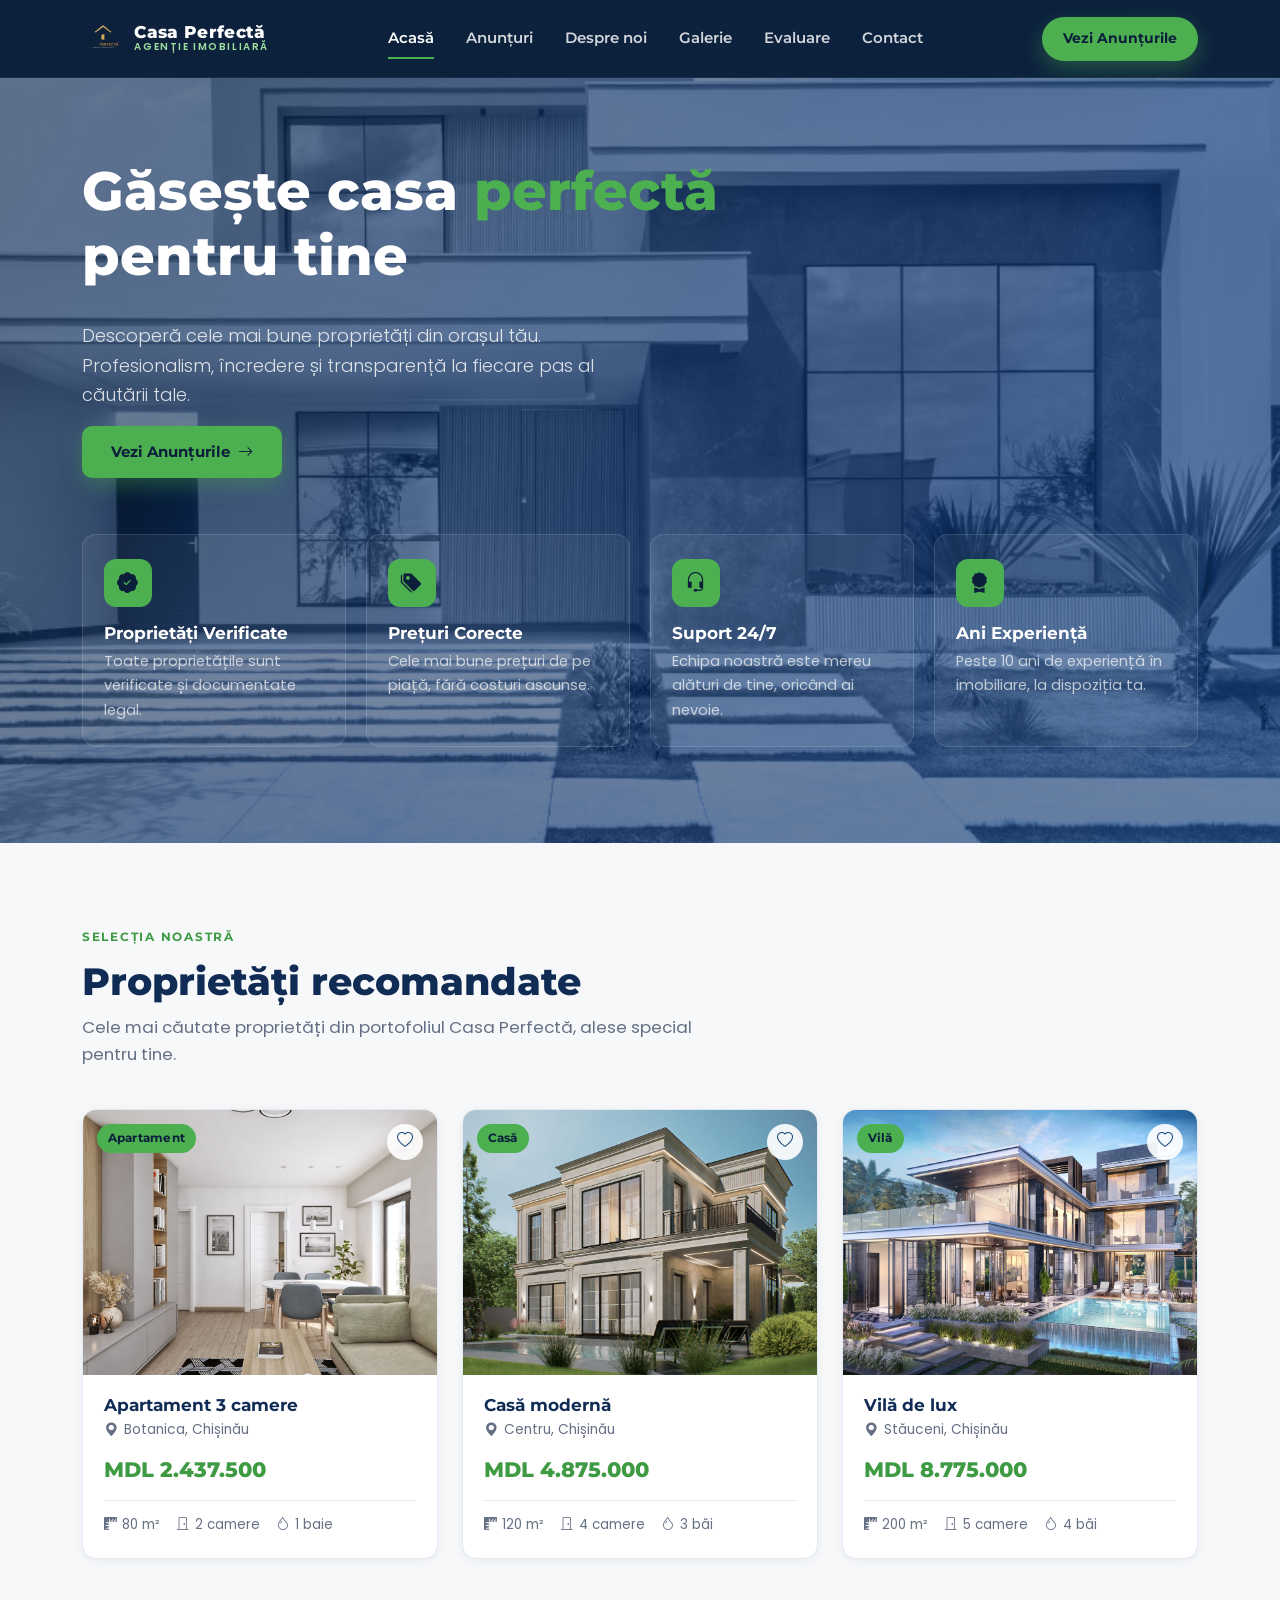
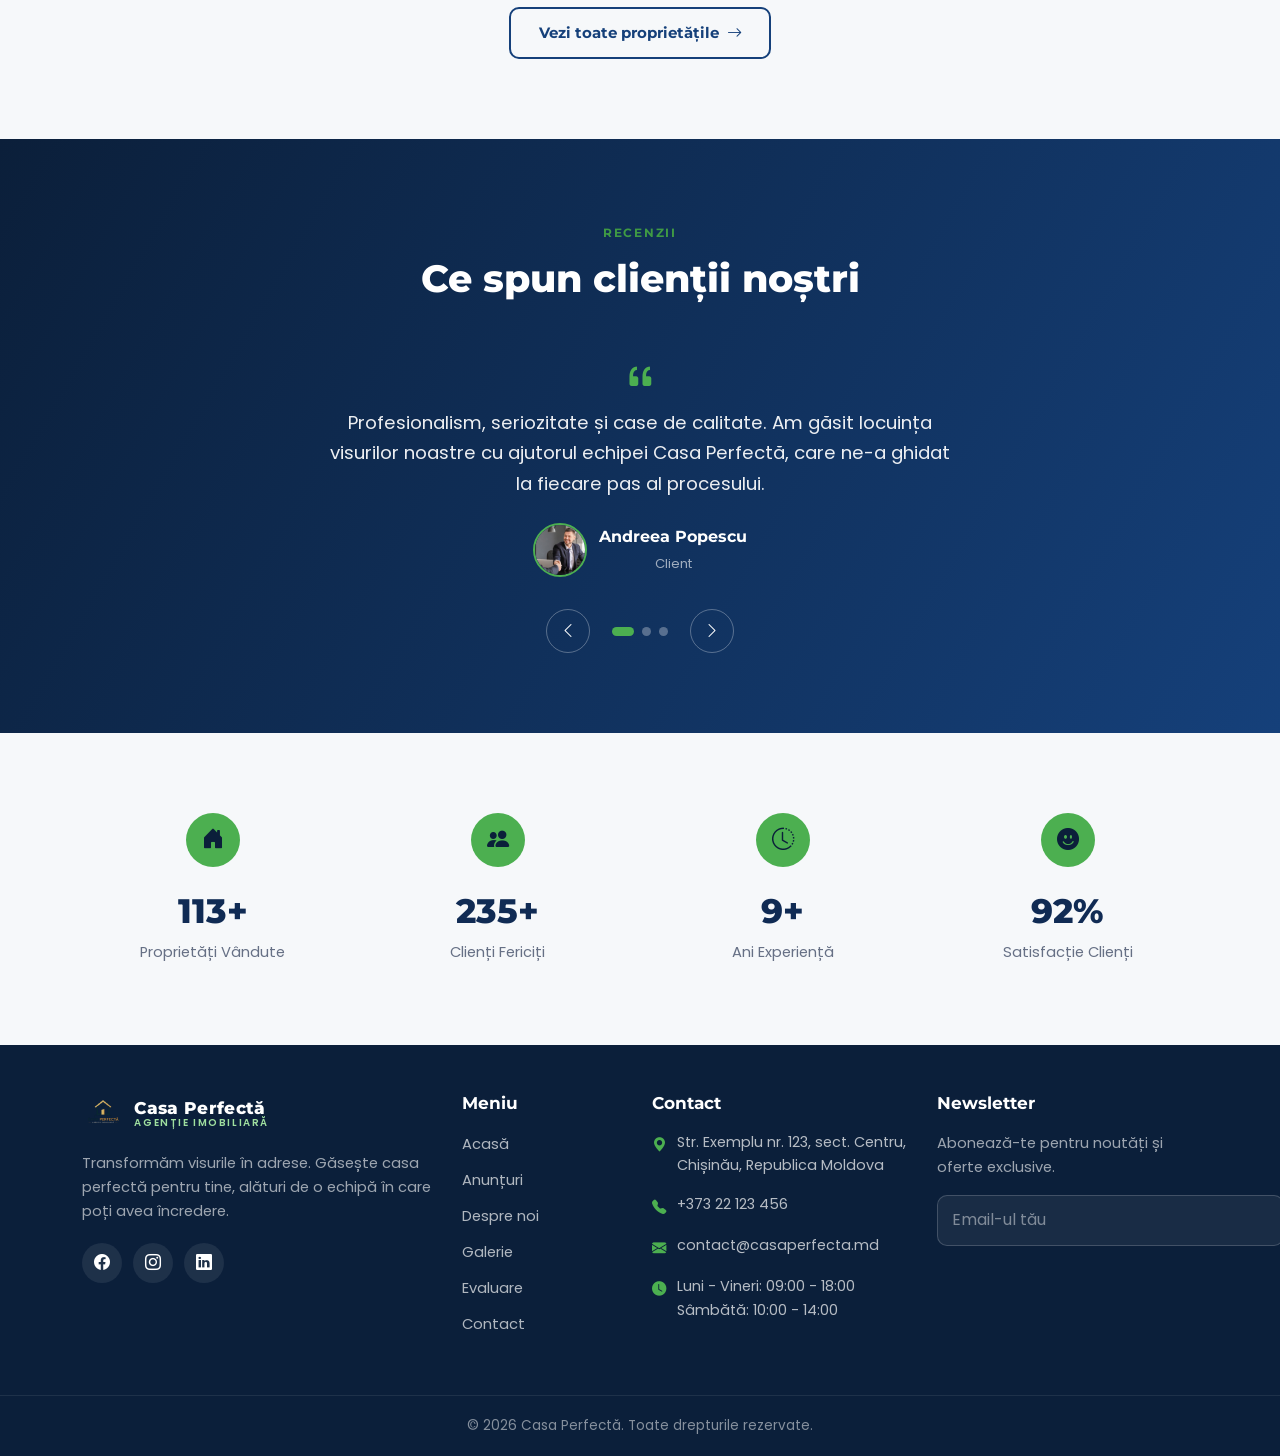
==== index.html @ 6052bcd1 "Primul commit" ====
<!DOCTYPE html>
<html lang="ro-MD">
<head>
<meta charset="UTF-8">
<meta name="viewport" content="width=device-width, initial-scale=1.0">
<title>Casa Perfectă – Agenție Imobiliară din Republica Moldova</title>
<meta name="description" content="Găsește casa perfectă pentru tine. Anunțuri imobiliare verificate, evaluare gratuită și suport 24/7 de la o agenție de încredere.">
<meta name="robots" content="index, follow">
<link rel="canonical" href="index.html">


<meta property="og:title" content="Casa Perfectă – Agenție Imobiliară din Republica Moldova">
<meta property="og:description" content="Anunțuri imobiliare verificate, evaluare gratuită și suport 24/7.">
<meta property="og:type" content="website">
<meta property="og:image" content="img/hero/hero-home.jpg">

<link rel="icon" type="image/png" href="img/logo.png">
<link rel="apple-touch-icon" href="img/logo.png">

<link rel="preconnect" href="https://fonts.googleapis.com">
<link rel="preconnect" href="https://fonts.gstatic.com" crossorigin>
<link href="https://fonts.googleapis.com/css2?family=Montserrat:wght@500;600;700;800&family=Poppins:wght@300;400;500;600&display=swap" rel="stylesheet">
<link href="https://cdn.jsdelivr.net/npm/bootstrap@5.3.3/dist/css/bootstrap.min.css" rel="stylesheet">
<link href="https://cdn.jsdelivr.net/npm/bootstrap-icons@1.11.3/font/bootstrap-icons.css" rel="stylesheet">
<link href="css/style.css" rel="stylesheet">
</head>
<body>
<a href="#main-content" class="skip-link">Sari la conținutul principal</a>

<!-- ===== NAVBAR ===== -->
<header>
  <nav class="site-navbar" id="siteNavbar">
    <div class="container navbar-inner">
      <a href="index.html" class="brand" aria-label="Casa Perfectă – Acasă">
        <img src="img/logo.png" alt="Sigla agenției imobiliare Casa Perfectă" width="42" height="42">
        <span class="brand-text"><strong>Casa Perfectă</strong><span>Agenție Imobiliară</span></span>
      </a>
      <ul class="nav-links d-none d-lg-flex">
        <li><a href="index.html" class="active" aria-current="page">Acasă</a></li>
        <li><a href="listings.html">Anunțuri</a></li>
        <li><a href="about.html">Despre noi</a></li>
        <li><a href="gallery.html">Galerie</a></li>
        <li><a href="evaluation.html">Evaluare</a></li>
        <li><a href="contact.html">Contact</a></li>
      </ul>
      <div class="d-none d-lg-block">
        <a href="listings.html" class="btn btn-gold btn-sm-pill">Vezi Anunțurile</a>
      </div>
      <button class="navbar-toggler-custom d-lg-none" type="button" data-bs-toggle="offcanvas" data-bs-target="#mobileMenu" aria-controls="mobileMenu" aria-label="Deschide meniul de navigare">
        <i class="bi bi-list"></i>
      </button>
    </div>
  </nav>

  <div class="offcanvas offcanvas-end offcanvas-menu" tabindex="-1" id="mobileMenu" aria-labelledby="mobileMenuLabel">
    <div class="offcanvas-header">
      <a href="index.html" class="brand">
        <img src="img/logo.png" alt="Casa Perfectă" width="38" height="38">
        <span class="brand-text"><strong>Casa Perfectă</strong><span>Agenție Imobiliară</span></span>
      </a>
      <button type="button" class="btn-close btn-close-custom" data-bs-dismiss="offcanvas" aria-label="Închide meniul"></button>
    </div>
    <div class="offcanvas-body d-flex flex-column">
      <ul class="nav-links">
        <li><a href="index.html" class="active" aria-current="page">Acasă</a></li>
        <li><a href="listings.html">Anunțuri</a></li>
        <li><a href="about.html">Despre noi</a></li>
        <li><a href="gallery.html">Galerie</a></li>
        <li><a href="evaluation.html">Evaluare</a></li>
        <li><a href="contact.html">Contact</a></li>
      </ul>
      <a href="listings.html" class="btn btn-gold w-100">Vezi Anunțurile</a>
      <a href="tel:+37322123456" class="btn btn-outline-light-custom w-100 mt-2">Sună acum</a>
    </div>
  </div>
</header>

<main id="main-content">

  <section class="hero hero-home">
    <div class="container">
      <h1>Găsește casa <span class="text-gold">perfectă</span> pentru tine</h1>
      <p class="lead">Descoperă cele mai bune proprietăți din orașul tău. Profesionalism, încredere și transparență la fiecare pas al căutării tale.</p>
      <a href="listings.html" class="btn btn-gold">Vezi Anunțurile <i class="bi bi-arrow-right"></i></a>

      <div class="advantage-strip">
        <div class="advantage-card">
          <div class="adv-icon"><i class="bi bi-patch-check-fill"></i></div>
          <h3>Proprietăți Verificate</h3>
          <p>Toate proprietățile sunt verificate și documentate legal.</p>
        </div>
        <div class="advantage-card">
          <div class="adv-icon"><i class="bi bi-tags-fill"></i></div>
          <h3>Prețuri Corecte</h3>
          <p>Cele mai bune prețuri de pe piață, fără costuri ascunse.</p>
        </div>
        <div class="advantage-card">
          <div class="adv-icon"><i class="bi bi-headset"></i></div>
          <h3>Suport 24/7</h3>
          <p>Echipa noastră este mereu alături de tine, oricând ai nevoie.</p>
        </div>
        <div class="advantage-card">
          <div class="adv-icon"><i class="bi bi-award-fill"></i></div>
          <h3>Ani Experiență</h3>
          <p>Peste 10 ani de experiență în imobiliare, la dispoziția ta.</p>
        </div>
      </div>
    </div>
  </section>


  <section class="section-pad bg-beige">
    <div class="container">
      <div class="d-flex flex-wrap justify-content-between align-items-end mb-4">
        <div>
          <span class="eyebrow">Selecția noastră</span>
          <h2 class="section-title">Proprietăți recomandate</h2>
          <p class="section-subtitle">Cele mai căutate proprietăți din portofoliul Casa Perfectă, alese special pentru tine.</p>
        </div>
      </div>

      <div class="row g-4">
        <div class="col-md-6 col-lg-4">
          <article class="property-card">
            <div class="pc-media">
              <span class="pc-badge">Apartament</span>
              <button class="pc-fav" aria-label="Adaugă la favorite"><i class="bi bi-heart"></i></button>
              <img src="img/properties/property-2.jpg" alt="Apartament cu 3 camere de vânzare în Chișinău, Botanica" loading="lazy" width="800" height="600">
            </div>
            <div class="pc-body">
              <h3><a href="listings.html#property-2">Apartament 3 camere</a></h3>
              <p class="pc-location"><i class="bi bi-geo-alt-fill"></i> Botanica, Chișinău</p>
              <p class="pc-price">MDL 2.437.500</p>
              <div class="pc-specs">
                <span><i class="bi bi-rulers"></i> 80 m²</span>
                <span><i class="bi bi-door-closed"></i> 2 camere</span>
                <span><i class="bi bi-droplet"></i> 1 baie</span>
              </div>
            </div>
          </article>
        </div>
        <div class="col-md-6 col-lg-4">
          <article class="property-card">
            <div class="pc-media">
              <span class="pc-badge">Casă</span>
              <button class="pc-fav" aria-label="Adaugă la favorite"><i class="bi bi-heart"></i></button>
              <img src="img/properties/property-3.jpg" alt="Casă modernă de vânzare în Chișinău, Centru" loading="lazy" width="800" height="600">
            </div>
            <div class="pc-body">
              <h3><a href="listings.html#property-3">Casă modernă</a></h3>
              <p class="pc-location"><i class="bi bi-geo-alt-fill"></i> Centru, Chișinău</p>
              <p class="pc-price">MDL 4.875.000</p>
              <div class="pc-specs">
                <span><i class="bi bi-rulers"></i> 120 m²</span>
                <span><i class="bi bi-door-closed"></i> 4 camere</span>
                <span><i class="bi bi-droplet"></i> 3 băi</span>
              </div>
            </div>
          </article>
        </div>
        <div class="col-md-6 col-lg-4">
          <article class="property-card">
            <div class="pc-media">
              <span class="pc-badge">Vilă</span>
              <button class="pc-fav" aria-label="Adaugă la favorite"><i class="bi bi-heart"></i></button>
              <img src="img/properties/property-4.jpg" alt="Vilă de lux de vânzare în Stăuceni, Chișinău" loading="lazy" width="800" height="600">
            </div>
            <div class="pc-body">
              <h3><a href="listings.html#property-4">Vilă de lux</a></h3>
              <p class="pc-location"><i class="bi bi-geo-alt-fill"></i> Stăuceni, Chișinău</p>
              <p class="pc-price">MDL 8.775.000</p>
              <div class="pc-specs">
                <span><i class="bi bi-rulers"></i> 200 m²</span>
                <span><i class="bi bi-door-closed"></i> 5 camere</span>
                <span><i class="bi bi-droplet"></i> 4 băi</span>
              </div>
            </div>
          </article>
        </div>
      </div>

      <div class="text-center mt-5">
        <a href="listings.html" class="btn btn-outline-navy">Vezi toate proprietățile <i class="bi bi-arrow-right"></i></a>
      </div>
    </div>
  </section>

  <section class="section-pad testimonial-section">
    <div class="container">
      <div class="text-center mb-5">
        <span class="eyebrow">Recenzii</span>
        <h2 class="section-title">Ce spun clienții noștri</h2>
      </div>

      <div class="testimonial-slider" id="testimonialSlider">
        <div class="testimonial-track">
          <div class="testimonial-slides" id="testimonialSlides">
            <div class="testimonial-slide">
              <i class="bi bi-quote quote-icon"></i>
              <p class="quote">Profesionalism, seriozitate și case de calitate. Am găsit locuința visurilor noastre cu ajutorul echipei Casa Perfectă, care ne-a ghidat la fiecare pas al procesului.</p>
              <div class="testimonial-author">
                <img src="img/team/client-1.jpg" alt="Andreea Popescu, client Casa Perfectă" width="54" height="54" loading="lazy">
                <span>
                  <span class="name">Andreea Popescu</span>
                  <span class="role">Client</span>
                </span>
              </div>
            </div>
            <div class="testimonial-slide">
              <i class="bi bi-quote quote-icon"></i>
              <p class="quote">Am vândut apartamentul în doar trei săptămâni, la un preț excelent. Echipa a fost mereu disponibilă și transparentă în privința fiecărui detaliu al tranzacției.</p>
              <div class="testimonial-author">
                <img src="img/team/client-2.jpg" alt="Mihai Radu, client Casa Perfectă" width="54" height="54" loading="lazy">
                <span>
                  <span class="name">Mihai Radu</span>
                  <span class="role">Client</span>
                </span>
              </div>
            </div>
            <div class="testimonial-slide">
              <i class="bi bi-quote quote-icon"></i>
              <p class="quote">Recomand cu încredere Casa Perfectă! Calculatorul de credit și evaluarea gratuită m-au ajutat să iau decizia corectă rapid, fără bătăi de cap.</p>
              <div class="testimonial-author">
                <img src="img/team/client-3.jpg" alt="Cristina Enache, client Casa Perfectă" width="54" height="54" loading="lazy">
                <span>
                  <span class="name">Cristina Enache</span>
                  <span class="role">Client</span>
                </span>
              </div>
            </div>
          </div>
        </div>

        <div class="slider-controls">
          <button class="slider-arrow" id="testimonialPrev" aria-label="Recenzia anterioară"><i class="bi bi-chevron-left"></i></button>
          <div class="slider-dots" id="testimonialDots"></div>
          <button class="slider-arrow" id="testimonialNext" aria-label="Recenzia următoare"><i class="bi bi-chevron-right"></i></button>
        </div>
      </div>
    </div>
  </section>

  <section class="section-pad bg-beige">
    <div class="container">
      <div class="counter-row">
        <div class="counter-item">
          <div class="counter-icon"><i class="bi bi-house-door-fill"></i></div>
          <span class="counter-num" data-target="120" data-suffix="+">0</span>
          <span class="counter-label">Proprietăți Vândute</span>
        </div>
        <div class="counter-item">
          <div class="counter-icon"><i class="bi bi-people-fill"></i></div>
          <span class="counter-num" data-target="250" data-suffix="+">0</span>
          <span class="counter-label">Clienți Fericiți</span>
        </div>
        <div class="counter-item">
          <div class="counter-icon"><i class="bi bi-clock-history"></i></div>
          <span class="counter-num" data-target="10" data-suffix="+">0</span>
          <span class="counter-label">Ani Experiență</span>
        </div>
        <div class="counter-item">
          <div class="counter-icon"><i class="bi bi-emoji-smile-fill"></i></div>
          <span class="counter-num" data-target="98" data-suffix="%">0</span>
          <span class="counter-label">Satisfacție Clienți</span>
        </div>
      </div>
    </div>
  </section>
</main>


<footer class="site-footer">
  <div class="container py-5">
    <div class="row gy-4">
      <div class="col-lg-4 col-md-6">
        <a href="index.html" class="brand mb-3 d-inline-flex">
          <img src="img/logo.png" alt="Casa Perfectă" width="42" height="42">
          <span class="brand-text"><strong>Casa Perfectă</strong><span>Agenție Imobiliară</span></span>
        </a>
        <p>Transformăm visurile în adrese. Găsește casa perfectă pentru tine, alături de o echipă în care poți avea încredere.</p>
        <div class="social-icons">
          <a href="https://facebook.com" target="_blank" rel="noopener noreferrer" aria-label="Pagina noastră de Facebook"><i class="bi bi-facebook"></i></a>
          <a href="https://instagram.com" target="_blank" rel="noopener noreferrer" aria-label="Pagina noastră de Instagram"><i class="bi bi-instagram"></i></a>
          <a href="https://linkedin.com" target="_blank" rel="noopener noreferrer" aria-label="Pagina noastră de LinkedIn"><i class="bi bi-linkedin"></i></a>
        </div>
      </div>
      <div class="col-lg-2 col-md-6">
        <h3>Meniu</h3>
        <ul class="footer-links">
          <li><a href="index.html">Acasă</a></li>
          <li><a href="listings.html">Anunțuri</a></li>
          <li><a href="about.html">Despre noi</a></li>
          <li><a href="gallery.html">Galerie</a></li>
          <li><a href="evaluation.html">Evaluare</a></li>
          <li><a href="contact.html">Contact</a></li>
        </ul>
      </div>
      <div class="col-lg-3 col-md-6">
        <h3>Contact</h3>
        <ul class="footer-contact">
          <li><i class="bi bi-geo-alt-fill"></i><span>Str. Exemplu nr. 123, sect. Centru, Chișinău, Republica Moldova</span></li>
          <li><i class="bi bi-telephone-fill"></i><span><a href="tel:+37322123456">+373 22 123 456</a></span></li>
          <li><i class="bi bi-envelope-fill"></i><span><a href="mailto:contact@casaperfecta.md">contact@casaperfecta.md</a></span></li>
          <li><i class="bi bi-clock-fill"></i><span>Luni - Vineri: 09:00 - 18:00<br>Sâmbătă: 10:00 - 14:00</span></li>
        </ul>
      </div>
      <div class="col-lg-3 col-md-6">
        <h3>Newsletter</h3>
        <p>Abonează-te pentru noutăți și oferte exclusive.</p>
        <form class="newsletter-form" id="newsletterForm" novalidate>
          <label for="newsletterEmail" class="visually-hidden">Adresa ta de email</label>
          <input type="email" id="newsletterEmail" placeholder="Email-ul tău" required>
          <button type="submit" aria-label="Abonează-te"><i class="bi bi-send-fill"></i></button>
        </form>
      </div>
    </div>
  </div>
  <div class="footer-bottom">
    <div class="container">&copy; <span id="currentYear">2026</span> Casa Perfectă. Toate drepturile rezervate.</div>
  </div>
</footer>

<button class="back-to-top" id="backToTop" aria-label="Înapoi sus"><i class="bi bi-arrow-up"></i></button>

<script src="https://cdn.jsdelivr.net/npm/bootstrap@5.3.3/dist/js/bootstrap.bundle.min.js"></script>
<script src="js/main.js" defer></script>
</body>
</html>
---- css/style.css ----
/* ==========================================================================
   CASA PERFECTĂ — style.css
   Agenție imobiliară — foaie de stil principală
  Paletă: albastru închis + verde accent (vezi variabile mai jos)
   Fonturi: Montserrat (titluri) / Poppins (text)
   ========================================================================== */

/* ---------- 1. DESIGN TOKENS ---------- */
:root{
  /* Culori principale */
  --navy-900:#0b1f3a;
  --navy-800:#102b54;
  --navy-700:#15407a;
  --navy-600:#1565C0;
  --navy-tint:#4f8fd8;

  --gold-300:#c9eecb;
  --gold-400:#9fdf9f;
  --gold-500:#4CAF50;
  --gold-600:#3f9a44;
  --gold-700:#2f7d33;

  --beige-100:#f6f8fa;
  --beige-200:#ebeff4;
  --beige-300:#d9e1ea;

  --gray-100:#f4f7fb;
  --gray-200:#e3eaf2;
  --gray-400:#98a6b8;
  --gray-600:#64748b;
  --gray-800:#334155;

  --white:#ffffff;
  --text-body:#2b3548;
  --text-muted:#667085;

  /* Tipografie */
  --font-heading:'Montserrat', sans-serif;
  --font-body:'Poppins', sans-serif;

  /* Layout */
  --radius-sm:8px;
  --radius-md:14px;
  --radius-lg:22px;
  --shadow-sm:0 2px 10px rgba(11,31,58,.06);
  --shadow-md:0 10px 30px rgba(11,31,58,.10);
  --shadow-lg:0 20px 50px rgba(11,31,58,.18);
  --navbar-h:78px;
}

/* ---------- 2. RESET / BASE ---------- */
html{scroll-behavior:smooth; scroll-padding-top:calc(var(--navbar-h) + 12px);}
body{
  font-family:var(--font-body);
  color:var(--text-body);
  background:var(--white);
  font-size:16px;
  line-height:1.65;
  -webkit-font-smoothing:antialiased;
}
img{max-width:100%; height:auto; display:block;}
a{text-decoration:none; color:inherit;}
ul{list-style:none; margin:0; padding:0;}
button{font-family:inherit;}

h1,h2,h3,h4,h5,h6{
  font-family:var(--font-heading);
  font-weight:700;
  color:var(--navy-800) !important;
  line-height:1.2;
  margin-bottom:.6em;
}
h1{font-size:clamp(2rem, 1.4rem + 2.6vw, 3.4rem); font-weight:800;}
h2{font-size:clamp(1.6rem, 1.3rem + 1.4vw, 2.4rem); font-weight:800;}
h3{font-size:clamp(1.2rem, 1.05rem + .6vw, 1.5rem);}
p{margin-bottom:1rem;}
.text-muted-custom{color:var(--text-muted);}
.eyebrow{
  display:inline-block;
  font-family:var(--font-heading);
  font-weight:700;
  font-size:.78rem;
  letter-spacing:.14em;
  text-transform:uppercase;
  color:var(--gold-600);
  margin-bottom:.75rem;
}
.section-title{margin-bottom:.5rem;}
.section-subtitle{color:var(--text-muted); font-size:1.05rem; max-width:640px;}
.section-pad{padding:5rem 0;}
@media (max-width:767.98px){.section-pad{padding:3.2rem 0;}}
.bg-beige{background:var(--beige-100);}
.bg-navy{background:var(--navy-800); color:var(--white);}
.bg-navy h1,.bg-navy h2,.bg-navy h3{color:var(--white) !important;}

:focus-visible{outline:3px solid var(--gold-400); outline-offset:2px; border-radius:4px;}

/* ---------- 3. BUTTONS ---------- */
.btn{
  font-family:var(--font-heading);
  font-weight:700;
  font-size:.95rem;
  border-radius:10px;
  padding:.8rem 1.7rem;
  min-height:44px;
  display:inline-flex;
  align-items:center;
  justify-content:center;
  gap:.5rem;
  transition:transform .18s ease, box-shadow .18s ease, background-color .18s ease, color .18s ease, border-color .18s ease;
  border:2px solid transparent;
}
.btn-gold{
  background:var(--gold-500);
  color:var(--navy-900);
  box-shadow:0 8px 20px rgba(76,175,80,.35);
}
.btn-gold:hover, .btn-gold:focus{
  background:var(--gold-600);
  color:var(--navy-900);
  transform:translateY(-2px);
  box-shadow:0 12px 26px rgba(76,175,80,.45);
}
.btn-outline-light-custom{
  background:transparent;
  border-color:rgba(255,255,255,.55);
  color:var(--white);
}
.btn-outline-light-custom:hover{
  background:rgba(255,255,255,.12);
  border-color:var(--white);
  color:var(--white);
}
.btn-navy{
  background:var(--navy-800);
  color:var(--white);
}
.btn-navy:hover{background:var(--navy-700); color:var(--white); transform:translateY(-2px);}
.btn-outline-navy{
  background:transparent;
  border-color:var(--navy-700);
  color:var(--navy-700);
}
.btn-outline-navy:hover{background:var(--navy-700); color:var(--white);}
.btn-link-gold{
  color:var(--gold-600);
  font-weight:700;
  padding:.4rem 0;
  border-bottom:2px solid transparent;
}
.btn-link-gold:hover{border-color:var(--gold-500); color:var(--gold-700);}
.btn-sm-pill{border-radius:999px; padding:.55rem 1.2rem; font-size:.85rem;}

/* ---------- 4. NAVBAR ---------- */
.site-navbar{
  position:fixed; top:0; left:0; right:0; z-index:1040;
  height:var(--navbar-h);
  background:rgba(11,31,58,.97);
  -webkit-backdrop-filter:blur(6px);
  backdrop-filter:blur(6px);
  border-bottom:1px solid rgba(255,255,255,.06);
  transition:height .25s ease, background-color .25s ease;
}
.site-navbar.is-scrolled{height:64px; box-shadow:0 6px 24px rgba(0,0,0,.25);}
.site-navbar .navbar-inner{height:100%; display:flex; align-items:center; justify-content:space-between;}
.brand{display:flex; align-items:center; gap:.65rem;}
.brand img{width:42px; height:42px;}
.brand-text{display:flex; flex-direction:column; line-height:1.05;}
.brand-text strong{font-family:var(--font-heading); font-weight:800; color:var(--white); font-size:1.05rem; letter-spacing:.02em;}
.brand-text span{font-size:.62rem; letter-spacing:.16em; color:var(--gold-400); text-transform:uppercase; font-weight:600;}

.nav-links{display:flex; align-items:center; gap:2rem;}
.nav-links a{
  font-family:var(--font-heading);
  font-weight:600;
  font-size:.93rem;
  color:rgba(255,255,255,.82);
  position:relative;
  padding:.4rem 0;
  min-height:44px;
  display:flex;
  align-items:center;
}
.nav-links a::after{
  content:""; position:absolute; left:0; bottom:2px; width:0; height:2px;
  background:var(--gold-500); transition:width .2s ease;
}
.nav-links a:hover::after, .nav-links a.active::after{width:100%;}
.nav-links a.active{color:var(--white);}

.navbar-toggler-custom{
  background:transparent; border:0; color:var(--white); font-size:1.6rem;
  width:44px; height:44px; display:flex; align-items:center; justify-content:center;
}

.offcanvas-menu{background:var(--navy-900); color:var(--white); width:300px;}
.offcanvas-menu .offcanvas-header{border-bottom:1px solid rgba(255,255,255,.08);}
.offcanvas-menu .nav-links{flex-direction:column; align-items:flex-start; gap:0; width:100%;}
.offcanvas-menu .nav-links a{width:100%; padding:.9rem 0; min-height:48px; border-bottom:1px solid rgba(255,255,255,.06);}
.offcanvas-menu .btn{width:100%; margin-top:1.2rem;}
.btn-close-custom{filter:invert(1); opacity:.8;}

/* ---------- 5. HERO (index) ---------- */
.hero-home{
  --hero-img:url("../img/hero/hero-home.jpg");
}
.hero{
  position:relative;
  margin-top:0;
  padding-top:calc(var(--navbar-h) + 5rem);
  padding-bottom:6rem;
  background:linear-gradient(120deg, rgba(11,31,58,.94) 0%, rgba(16,43,84,.88) 45%, rgba(21,64,122,.65) 100%), var(--navy-900);
  background-size:cover;
  overflow:hidden;
}
.hero::after{
  content:""; position:absolute; inset:0; z-index:0;
  background-image:var(--hero-img);
  background-size:cover; background-position:center;
  opacity:.42; mix-blend-mode:luminosity;
}
.hero .container{position:relative; z-index:1;}
.hero h1{color:var(--white) !important; max-width:680px;}
.hero h1 .text-gold{color:var(--gold-400);}
.hero p.lead{color:rgba(255,255,255,.82); max-width:560px; font-size:1.12rem;}

.advantage-strip{
  position:relative; z-index:1;
  margin-top:3.5rem;
  display:grid;
  grid-template-columns:repeat(4,1fr);
  gap:1.25rem;
}
@media (max-width:991.98px){.advantage-strip{grid-template-columns:repeat(2,1fr);}}
@media (max-width:575.98px){.advantage-strip{grid-template-columns:1fr;}}
.advantage-card{
  background:rgba(255,255,255,.06);
  border:1px solid rgba(255,255,255,.12);
  border-radius:var(--radius-md);
  padding:1.5rem 1.3rem;
  color:var(--white);
}
.advantage-card .adv-icon{
  width:48px; height:48px; border-radius:12px;
  background:var(--gold-500); color:var(--navy-900);
  display:flex; align-items:center; justify-content:center;
  font-size:1.3rem; margin-bottom:1rem;
}
.advantage-card h3{color:var(--white) !important; font-size:1.05rem; margin-bottom:.35rem;}
.advantage-card p{color:rgba(255,255,255,.68); font-size:.92rem; margin-bottom:0;}

/* Page header banner (toate paginile interioare) */
.page-header{
  background:linear-gradient(120deg, var(--navy-900), var(--navy-700));
  color:var(--white);
  padding-top:calc(var(--navbar-h) + 3.2rem);
  padding-bottom:3.2rem;
  text-align:center;
}
.page-header h1{color:var(--white) !important; margin-bottom:.5rem;}
.page-header p{color:rgba(255,255,255,.75); max-width:560px; margin:0 auto;}

/* ---------- 6. CARDS: proprietăți ---------- */
.property-card{
  background:var(--white);
  border-radius:var(--radius-md);
  overflow:hidden;
  box-shadow:var(--shadow-sm);
  border:1px solid var(--gray-200);
  transition:transform .22s ease, box-shadow .22s ease;
  height:100%;
  display:flex; flex-direction:column;
}
.property-card:hover{transform:translateY(-6px); box-shadow:var(--shadow-lg);}
.property-card .pc-media{position:relative; aspect-ratio:4/3; overflow:hidden;}
.property-card .pc-media img{width:100%; height:100%; object-fit:cover; transition:transform .4s ease;}
.property-card:hover .pc-media img{transform:scale(1.07);}
.pc-badge{
  position:absolute; top:.85rem; left:.85rem;
  background:var(--gold-500); color:var(--navy-900);
  font-family:var(--font-heading); font-weight:700; font-size:.72rem;
  padding:.32rem .7rem; border-radius:999px; letter-spacing:.02em;
}
.pc-fav{
  position:absolute; top:.85rem; right:.85rem;
  width:36px; height:36px; border-radius:50%;
  background:rgba(255,255,255,.9); color:var(--navy-700);
  display:flex; align-items:center; justify-content:center;
  border:0; font-size:1rem;
}
.pc-body{padding:1.2rem 1.3rem 1.4rem; display:flex; flex-direction:column; flex:1;}
.pc-body h3{font-size:1.05rem; margin-bottom:.25rem;}
.pc-body h3 a{color:var(--navy-800);}
.pc-body h3 a:hover{color:var(--gold-600);}
.pc-location{color:var(--text-muted); font-size:.86rem; display:flex; align-items:center; gap:.4rem; margin-bottom:.7rem;}
.pc-price{font-family:var(--font-heading); font-weight:800; color:var(--gold-600); font-size:1.3rem; margin-bottom:.8rem;}
.pc-specs{
  display:flex; gap:1rem; flex-wrap:wrap;
  border-top:1px solid var(--gray-200);
  padding-top:.8rem; margin-top:auto;
  font-size:.83rem; color:var(--text-muted);
}
.pc-specs span{display:flex; align-items:center; gap:.35rem;}

/* ---------- 7. TESTIMONIALS ---------- */
.testimonial-section{
  background:linear-gradient(120deg, var(--navy-900), var(--navy-700));
  color:var(--white);
  position:relative;
}
.testimonial-slider{max-width:760px; margin:0 auto; position:relative;}
.testimonial-track{overflow:hidden;}
.testimonial-slides{display:flex; transition:transform .5s ease;}
.testimonial-slide{flex:0 0 100%; text-align:center; padding:0 1rem;}
.testimonial-section h2{color:var(--white) !important;}
.testimonial-slide .quote-icon{font-size:2.2rem; color:var(--gold-500); margin-bottom:1rem;}
.testimonial-slide p.quote{font-size:1.15rem; color:rgba(255,255,255,.92); max-width:620px; margin:0 auto 1.5rem;}
.testimonial-author{display:flex; align-items:center; justify-content:center; gap:.8rem;}
.testimonial-author img{width:54px; height:54px; border-radius:50%; object-fit:cover; border:2px solid var(--gold-500);}
.testimonial-author .name{font-family:var(--font-heading); font-weight:700; color:var(--white); display:block;}
.testimonial-author .role{font-size:.82rem; color:rgba(255,255,255,.6);}
.slider-controls{display:flex; justify-content:center; align-items:center; gap:1.4rem; margin-top:2rem;}
.slider-arrow{
  width:44px; height:44px; border-radius:50%; border:1px solid rgba(255,255,255,.3);
  background:transparent; color:var(--white); display:flex; align-items:center; justify-content:center;
  transition:background .2s ease;
}
.slider-arrow:hover{background:rgba(255,255,255,.12);}
.slider-dots{display:flex; gap:.5rem;}
.slider-dots button{
  width:9px; height:9px; border-radius:50%; border:0; background:rgba(255,255,255,.3); padding:0;
}
.slider-dots button.active{background:var(--gold-500); width:22px; border-radius:6px;}

/* ---------- 8. COUNTERS ---------- */
.counter-row{display:grid; grid-template-columns:repeat(4,1fr); gap:1.5rem; text-align:center;}
@media (max-width:767.98px){.counter-row{grid-template-columns:repeat(2,1fr); gap:1.2rem;}}
.counter-item .counter-icon{
  width:54px; height:54px; border-radius:50%; background:var(--gold-500); color:var(--navy-900);
  display:flex; align-items:center; justify-content:center; font-size:1.4rem; margin:0 auto 1rem;
}
.counter-item .counter-num{
  font-family:var(--font-heading); font-weight:800; font-size:2.1rem; color:var(--navy-800);
  display:block;
}
.counter-row.on-dark .counter-num{color:var(--white);}
.counter-item .counter-label{color:var(--text-muted); font-size:.92rem;}
.counter-row.on-dark .counter-label{color:rgba(255,255,255,.65);}

/* ---------- 9. FOOTER ---------- */
.site-footer{background:var(--navy-900); color:rgba(255,255,255,.72);}
.site-footer h3{color:var(--white) !important; font-size:1.05rem; margin-bottom:1.1rem;}
.site-footer .brand-text strong{color:var(--white);}
.site-footer p{color:rgba(255,255,255,.6); font-size:.92rem;}
.footer-links li{margin-bottom:.6rem;}
.footer-links a{color:rgba(255,255,255,.68); font-size:.92rem; transition:color .2s ease;}
.footer-links a:hover{color:var(--gold-400);}
.footer-contact li{display:flex; gap:.7rem; margin-bottom:.9rem; font-size:.9rem; color:rgba(255,255,255,.7);}
.footer-contact li i{color:var(--gold-500); margin-top:.2rem;}
.social-icons{display:flex; gap:.7rem; margin-top:1.2rem;}
.social-icons a{
  width:40px; height:40px; border-radius:50%; background:rgba(255,255,255,.08);
  display:flex; align-items:center; justify-content:center; color:var(--white);
  transition:background .2s ease;
}
.social-icons a:hover{background:var(--gold-500); color:var(--navy-900);}
.newsletter-form{display:flex; gap:.5rem;}
.newsletter-form input{
  flex:1; border-radius:10px; border:1px solid rgba(255,255,255,.18);
  background:rgba(255,255,255,.06); color:var(--white); padding:.7rem .9rem; min-height:44px;
}
.newsletter-form input::placeholder{color:rgba(255,255,255,.45);}
.newsletter-form button{
  width:44px; height:44px; border-radius:10px; background:var(--gold-500); color:var(--navy-900); border:0;
  display:flex; align-items:center; justify-content:center; flex-shrink:0;
}
.footer-bottom{border-top:1px solid rgba(255,255,255,.08); padding:1.2rem 0; font-size:.85rem; text-align:center; color:rgba(255,255,255,.5);}

/* ---------- 10. BACK TO TOP ---------- */
.back-to-top{
  position:fixed; right:1.4rem; bottom:1.4rem; z-index:1030;
  width:48px; height:48px; border-radius:50%;
  background:var(--gold-500); color:var(--navy-900); border:0;
  display:flex; align-items:center; justify-content:center; font-size:1.2rem;
  box-shadow:var(--shadow-md);
  opacity:0; visibility:hidden; transform:translateY(12px);
  transition:opacity .25s ease, transform .25s ease, visibility .25s ease;
}
.back-to-top.show{opacity:1; visibility:visible; transform:translateY(0);}
.back-to-top:hover{background:var(--gold-600);}

/* ---------- 11. LISTINGS PAGE: filtre ---------- */
.filter-bar{
  background:var(--white);
  border-radius:var(--radius-md);
  box-shadow:var(--shadow-md);
  padding:1.6rem;
  margin-top:-4.5rem;
  position:relative; z-index:2;
}
.filter-bar label{font-size:.8rem; font-weight:700; color:var(--navy-700); margin-bottom:.35rem; font-family:var(--font-heading);}
.filter-bar .form-control, .filter-bar .form-select{
  border-radius:10px; border:1px solid var(--gray-200); min-height:46px; font-size:.92rem;
}
.filter-bar .form-control:focus, .filter-bar .form-select:focus{
  border-color:var(--gold-500); box-shadow:0 0 0 .2rem rgba(76,175,80,.18);
}
.results-bar{display:flex; align-items:center; justify-content:space-between; flex-wrap:wrap; gap:1rem; margin:2.2rem 0 1.5rem;}
.results-count{color:var(--text-muted); font-size:.93rem;}
.sort-select{min-width:220px;}
.no-results{display:none; text-align:center; padding:3.5rem 1rem; color:var(--text-muted);}
.no-results.show{display:block;}
.no-results i{font-size:2.6rem; color:var(--gray-400); margin-bottom:1rem; display:block;}

.pagination-custom{display:flex; justify-content:center; gap:.5rem; margin-top:2.5rem; flex-wrap:wrap;}
.pagination-custom button{
  min-width:44px; height:44px; border-radius:10px; border:1px solid var(--gray-200); background:var(--white);
  color:var(--navy-700); font-weight:600; font-family:var(--font-heading);
}
.pagination-custom button.active{background:var(--navy-800); color:var(--white); border-color:var(--navy-800);}
.pagination-custom button:disabled{opacity:.4;}

/* ---------- 12. ABOUT PAGE ---------- */
.value-list li{display:flex; gap:1rem; margin-bottom:1.1rem;}
.value-list .value-icon{
  width:42px; height:42px; border-radius:10px; background:var(--gold-500); color:var(--navy-900);
  display:flex; align-items:center; justify-content:center; flex-shrink:0; font-size:1.05rem;
}
.value-list h3{font-size:1rem; margin-bottom:.15rem;}
.value-list p{font-size:.9rem; color:var(--text-muted); margin-bottom:0;}
.about-photo{border-radius:var(--radius-lg); overflow:hidden; box-shadow:var(--shadow-md);}

.team-card{text-align:center; background:var(--white); border-radius:var(--radius-md); overflow:hidden; box-shadow:var(--shadow-sm); border:1px solid var(--gray-200); transition:transform .2s ease, box-shadow .2s ease;}
.team-card:hover{transform:translateY(-6px); box-shadow:var(--shadow-lg);}
.team-card .tc-media{aspect-ratio:4/5; overflow:hidden;}
.team-card .tc-media img{width:100%; height:100%; object-fit:cover;}
.team-card .tc-body{padding:1.3rem;}
.team-card h3{font-size:1rem; margin-bottom:.2rem;}
.team-card .role{color:var(--gold-600); font-size:.85rem; font-weight:600; margin-bottom:.8rem;}
.team-card .social-icons{justify-content:center; margin-top:.6rem;}
.team-card .social-icons a{width:34px; height:34px; background:var(--beige-200); color:var(--navy-700);}

.timeline{position:relative; padding-left:2.4rem;}
.timeline::before{content:""; position:absolute; left:9px; top:6px; bottom:6px; width:2px; background:var(--beige-300);}
.timeline-item{position:relative; padding-bottom:2.2rem;}
.timeline-item:last-child{padding-bottom:0;}
.timeline-item::before{
  content:""; position:absolute; left:-2.4rem; top:4px; width:20px; height:20px; border-radius:50%;
  background:var(--gold-500); border:4px solid var(--beige-100);
}
.timeline-item .year{font-family:var(--font-heading); font-weight:800; color:var(--navy-800); font-size:1.1rem;}
.timeline-item h3{margin-top:.25rem; font-size:1rem;}
.timeline-item p{color:var(--text-muted); font-size:.92rem; margin-bottom:0;}

/* ---------- 13. GALERIE + LIGHTBOX ---------- */
.gallery-filters{display:flex; flex-wrap:wrap; gap:.6rem; justify-content:center; margin-bottom:2.5rem;}
.gallery-filters button{
  border:1px solid var(--gray-200); background:var(--white); color:var(--navy-700);
  font-family:var(--font-heading); font-weight:600; font-size:.86rem;
  padding:.6rem 1.3rem; border-radius:999px; transition:all .2s ease; min-height:44px;
}
.gallery-filters button.active, .gallery-filters button:hover{background:var(--gold-500); border-color:var(--gold-500); color:var(--navy-900);}

.gallery-grid{
  display:grid;
  grid-template-columns:repeat(4, 1fr);
  gap:1.1rem;
}
@media (max-width:991.98px){.gallery-grid{grid-template-columns:repeat(3,1fr);}}
@media (max-width:575.98px){.gallery-grid{grid-template-columns:repeat(2,1fr);}}
.gallery-item{
  border-radius:var(--radius-md); overflow:hidden; cursor:pointer; position:relative; aspect-ratio:1/1;
  transition:transform .2s ease, opacity .25s ease;
}
.gallery-item.hide{display:none;}
.gallery-item img{width:100%; height:100%; object-fit:cover; transition:transform .4s ease;}
.gallery-item:hover img{transform:scale(1.09);}
.gallery-item .gi-overlay{
  position:absolute; inset:0; background:linear-gradient(0deg, rgba(11,31,58,.78), transparent 55%);
  display:flex; align-items:flex-end; padding:.9rem; opacity:0; transition:opacity .25s ease;
}
.gallery-item:hover .gi-overlay{opacity:1;}
.gi-overlay span{color:var(--white); font-family:var(--font-heading); font-weight:700; font-size:.85rem;}
.gallery-item .gi-zoom{
  position:absolute; top:.7rem; right:.7rem; width:34px; height:34px; border-radius:50%;
  background:rgba(255,255,255,.9); color:var(--navy-800); display:flex; align-items:center; justify-content:center;
  opacity:0; transition:opacity .25s ease; font-size:.85rem;
}
.gallery-item:hover .gi-zoom{opacity:1;}

.lightbox-overlay{
  position:fixed; inset:0; background:rgba(8,14,26,.94); z-index:1080;
  display:none; align-items:center; justify-content:center; padding:2rem;
}
.lightbox-overlay.open{display:flex;}
.lightbox-content{max-width:900px; width:100%; text-align:center;}
.lightbox-content img{max-height:75vh; margin:0 auto; border-radius:10px; box-shadow:0 20px 60px rgba(0,0,0,.5);}
.lightbox-caption{color:var(--white); margin-top:1rem; font-family:var(--font-heading);}
.lightbox-close, .lightbox-prev, .lightbox-next{
  position:fixed; background:rgba(255,255,255,.1); border:1px solid rgba(255,255,255,.25); color:var(--white);
  width:48px; height:48px; border-radius:50%; display:flex; align-items:center; justify-content:center; font-size:1.2rem;
}
.lightbox-close{top:1.5rem; right:1.5rem;}
.lightbox-prev{left:1.5rem; top:50%; transform:translateY(-50%);}
.lightbox-next{right:1.5rem; top:50%; transform:translateY(-50%);}
.lightbox-close:hover, .lightbox-prev:hover, .lightbox-next:hover{background:var(--gold-500); color:var(--navy-900); border-color:var(--gold-500);}
@media (max-width:575.98px){
  .lightbox-prev, .lightbox-next{width:40px; height:40px;}
  .lightbox-prev{left:.5rem;} .lightbox-next{right:.5rem;}
  .lightbox-close{top:.7rem; right:.7rem;}
}

/* ---------- 14. FORMS (contact / evaluare) ---------- */
.form-card{background:var(--white); border-radius:var(--radius-lg); box-shadow:var(--shadow-md); padding:2.2rem; border:1px solid var(--gray-200);}
.form-card-dark{background:var(--navy-800); color:var(--white); border-radius:var(--radius-lg); padding:2.2rem;}
.form-card-dark h2, .form-card-dark h3{color:var(--white) !important;}
.form-card-dark .form-label{color:rgba(255,255,255,.85);}
.form-label{font-family:var(--font-heading); font-weight:600; font-size:.88rem; color:var(--navy-700); margin-bottom:.4rem;}
.form-control, .form-select{
  border-radius:10px; border:1px solid var(--gray-200); min-height:46px; padding:.65rem .9rem; font-size:.95rem;
}
textarea.form-control{min-height:120px;}
.form-control:focus, .form-select:focus{border-color:var(--gold-500); box-shadow:0 0 0 .2rem rgba(76,175,80,.18);}
.form-card-dark .form-control, .form-card-dark .form-select{
  background:rgba(255,255,255,.07); border-color:rgba(255,255,255,.18); color:var(--white);
}
.form-card-dark .form-control::placeholder{color:rgba(255,255,255,.4);}
.invalid-feedback-custom{display:none; color:#e85d5d; font-size:.82rem; margin-top:.35rem;}
.was-validated-field.is-invalid .form-control,
.was-validated-field.is-invalid .form-select{border-color:#e85d5d;}
.was-validated-field.is-invalid .invalid-feedback-custom{display:block;}
.was-validated-field.is-valid .form-control,
.was-validated-field.is-valid .form-select{border-color:#4caf50;}
.form-success-msg{
  display:none; background:rgba(76,175,80,.12); border:1px solid #4caf50; color:#2e7d32;
  border-radius:10px; padding:1rem 1.2rem; margin-top:1rem; font-size:.92rem; align-items:center; gap:.6rem;
}
.form-success-msg.show{display:flex;}
.form-card-dark .form-success-msg{background:rgba(76,175,80,.18); color:#a5e6a8;}

/* Rezultat evaluare / credit */
.result-box{
  background:linear-gradient(135deg, var(--navy-800), var(--navy-700));
  color:var(--white); border-radius:var(--radius-lg); padding:2.2rem; text-align:center; height:100%;
  display:flex; flex-direction:column; justify-content:center;
}
.result-box .result-label{font-size:.85rem; color:rgba(255,255,255,.65); text-transform:uppercase; letter-spacing:.08em; font-family:var(--font-heading); font-weight:700;}
.result-box .result-value{font-family:var(--font-heading); font-weight:800; font-size:2.6rem; color:var(--gold-400); margin:.4rem 0;}
.result-box .result-range{color:rgba(255,255,255,.7); font-size:.88rem; margin-bottom:1.2rem;}
.result-box img{width:90px; margin:0 auto 1rem; opacity:.9;}
.result-box .result-note{font-size:.8rem; color:rgba(255,255,255,.55); margin-bottom:0;}

.calc-breakdown{margin-top:1rem; font-size:.88rem; color:rgba(255,255,255,.7); text-align:left;}
.calc-breakdown div{display:flex; justify-content:space-between; padding:.4rem 0; border-bottom:1px dashed rgba(255,255,255,.15);}
.calc-breakdown div:last-child{border-bottom:0;}

/* ---------- 15. CONTACT INFO + MAP ---------- */
.contact-info-list li{display:flex; gap:1rem; margin-bottom:1.4rem;}
.contact-info-list .ci-icon{
  width:46px; height:46px; border-radius:12px; background:var(--gold-500); color:var(--navy-900);
  display:flex; align-items:center; justify-content:center; flex-shrink:0; font-size:1.1rem;
}
.contact-info-list h3{font-size:.95rem; margin-bottom:.15rem; color:var(--white) !important;}
.contact-info-list p{font-size:.9rem; color:rgba(255,255,255,.65); margin-bottom:0;}
.map-frame{border-radius:var(--radius-md); overflow:hidden; box-shadow:var(--shadow-md); border:0; width:100%; height:280px;}

/* ---------- 16. UI COMPONENTS PALETTE (referință internă, neutilizat pe site) ---------- */
.skip-link{
  position:absolute; left:-999px; top:auto; background:var(--gold-500); color:var(--navy-900);
  padding:.8rem 1.2rem; z-index:2000; border-radius:0 0 10px 0; font-weight:700;
}
.skip-link:focus{left:0; top:0;}

/* ---------- 17. ANIMATIONS / REVEAL ---------- */
.reveal{opacity:0; transform:translateY(24px); transition:opacity .6s ease, transform .6s ease;}
.reveal.in{opacity:1; transform:translateY(0);}
@media (prefers-reduced-motion: reduce){
  html{scroll-behavior:auto;}
  *{animation-duration:.001ms !important; transition-duration:.001ms !important;}
  .reveal{opacity:1; transform:none;}
}

/* ---------- 18. UTILITARE ---------- */
.text-gold{color:var(--gold-500) !important;}
.bg-gold-soft{background:var(--gold-300) !important;}
.rounded-xl{border-radius:var(--radius-lg) !important;}
.shadow-soft{box-shadow:var(--shadow-md) !important;}
hr.divider{border-top:1px solid var(--gray-200); opacity:1;}

::selection{background:var(--gold-400); color:var(--navy-900);}

/* Scrollbar fin (webkit) */
::-webkit-scrollbar{width:10px;}
::-webkit-scrollbar-track{background:var(--gray-100);}
::-webkit-scrollbar-thumb{background:var(--gold-400); border-radius:10px;}
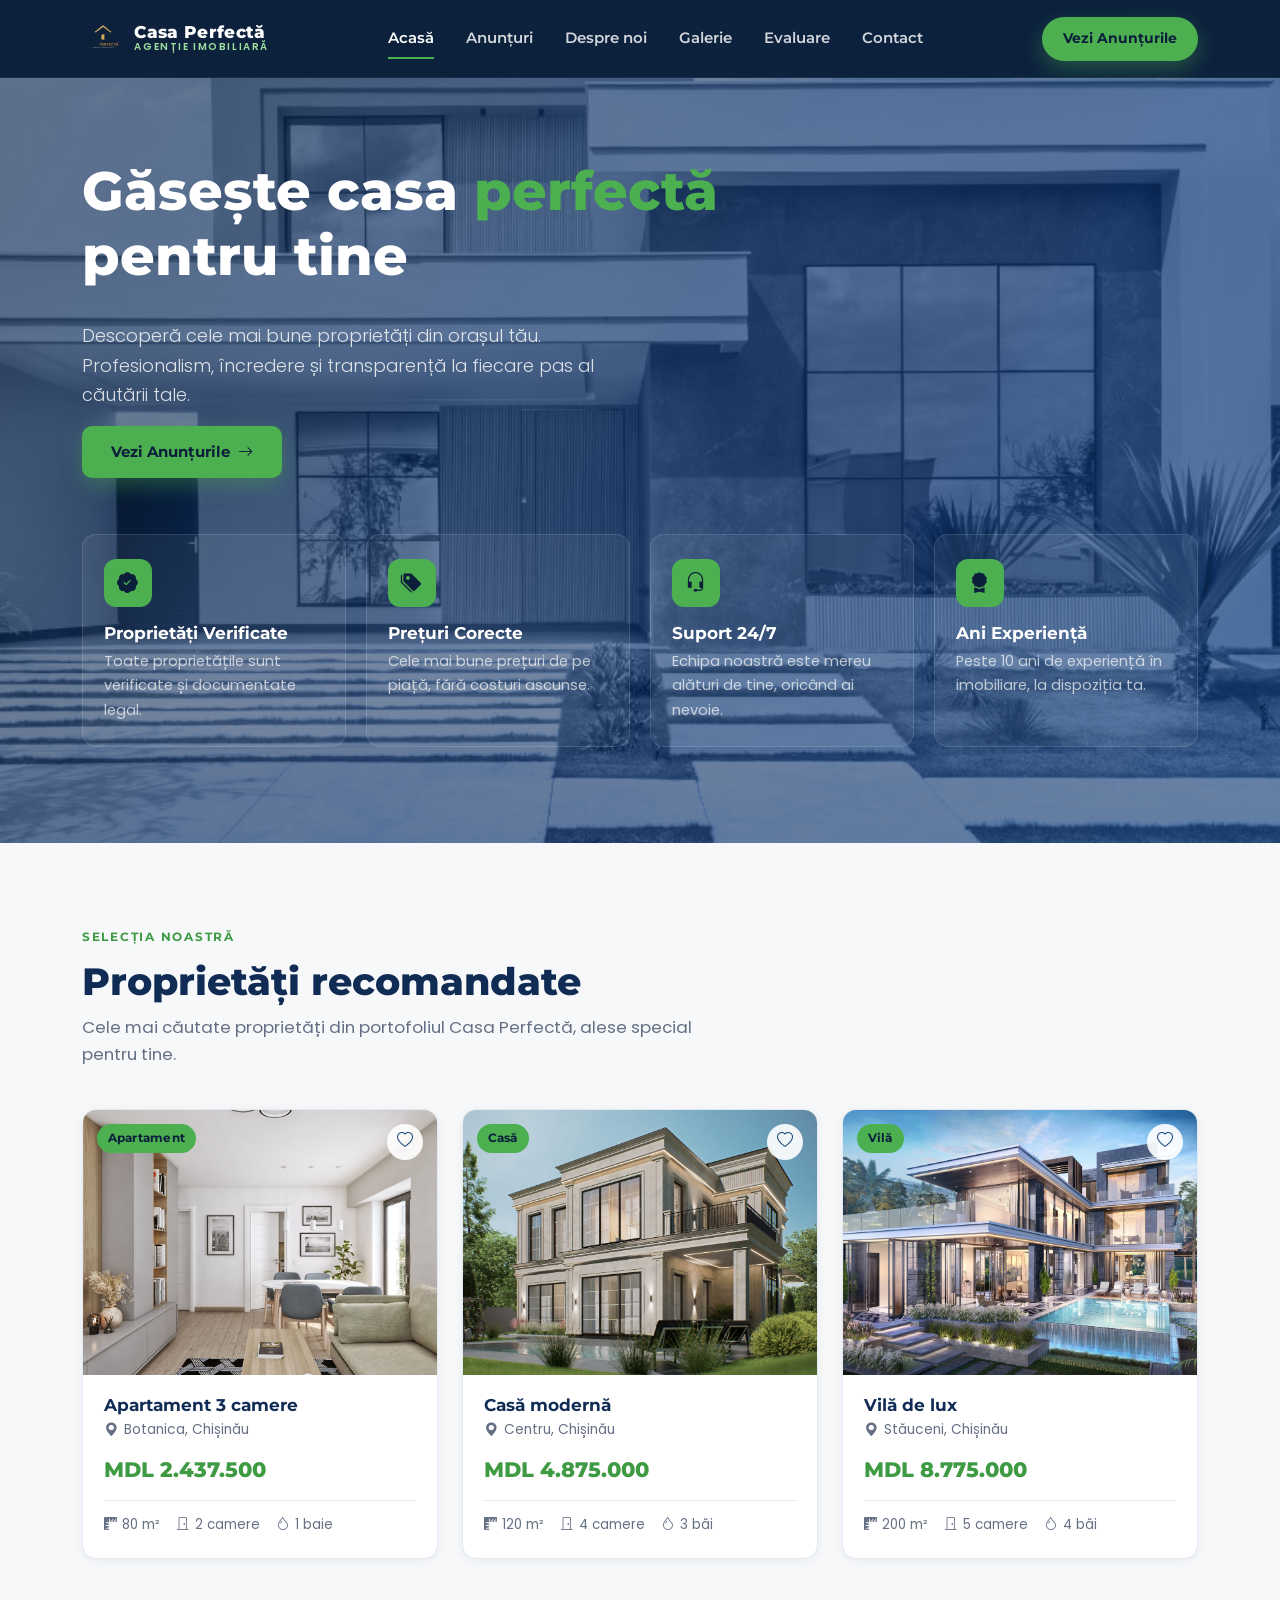
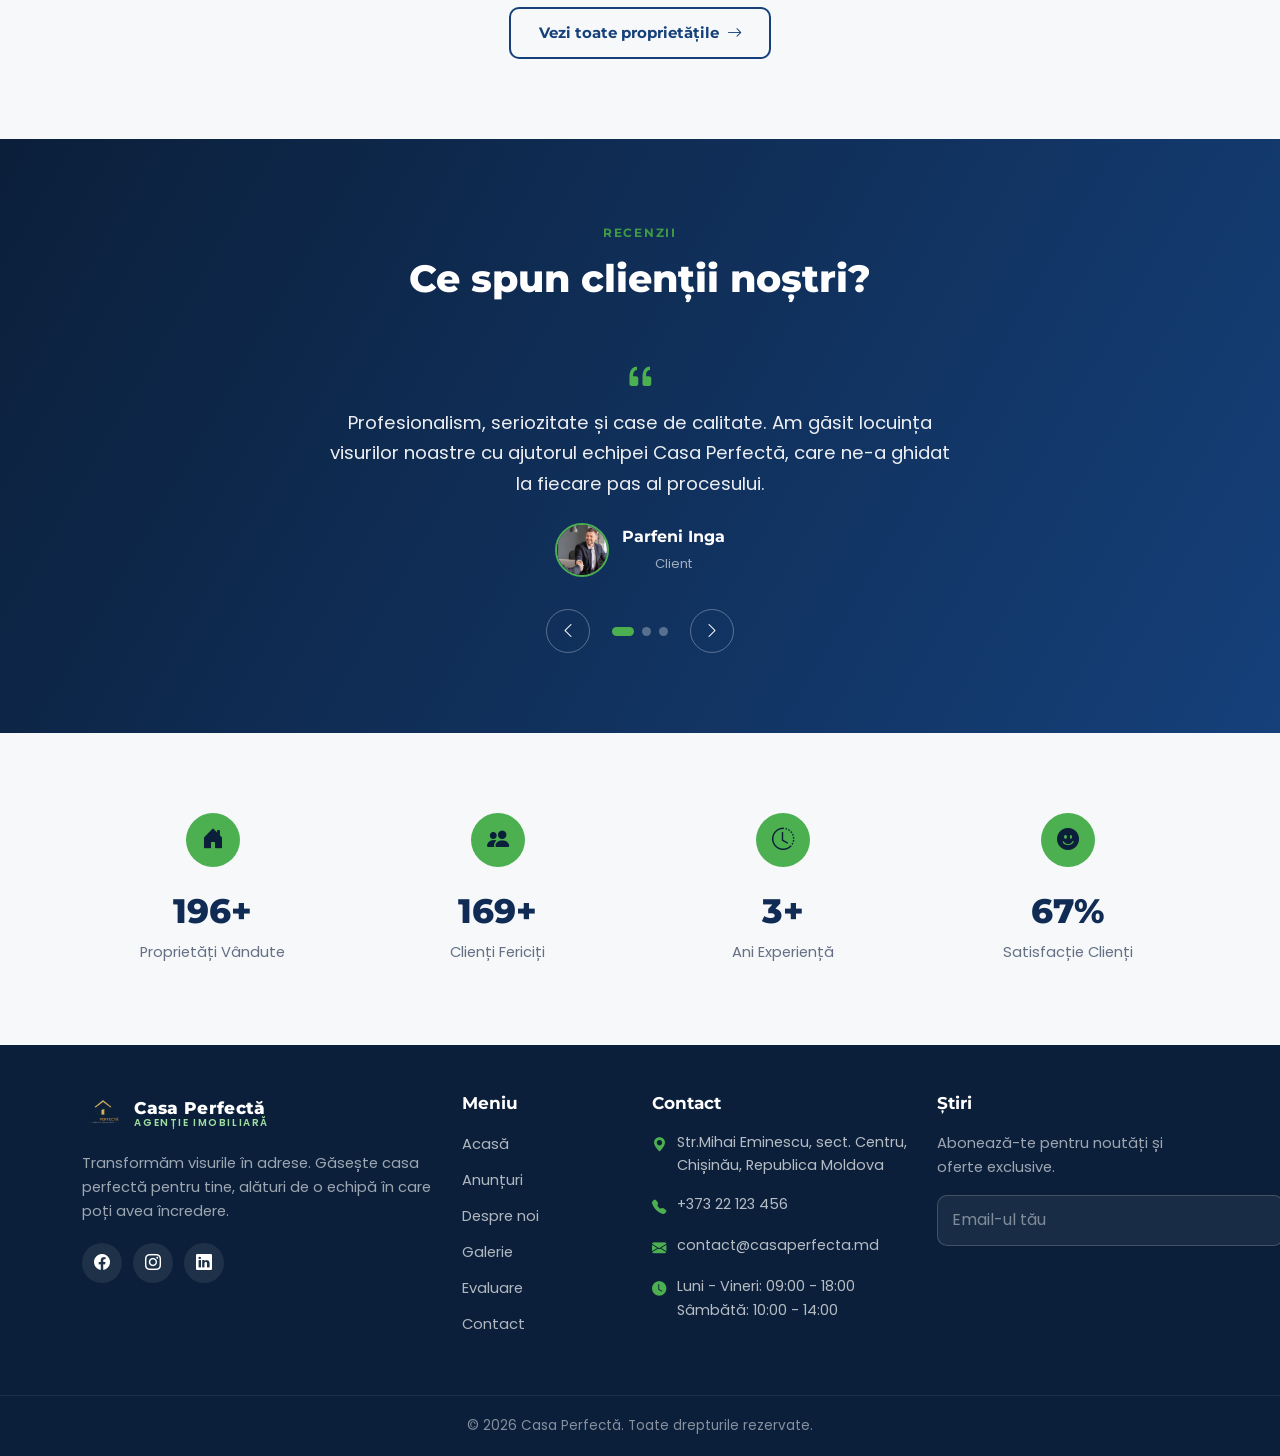
==== commit 3d96ad66: "Actualizare fisiere cod" ====
--- a/index.html
+++ b/index.html
@@ -1,328 +1,552 @@
-<!DOCTYPE html>
+<!doctype html>
 <html lang="ro-MD">
-<head>
-<meta charset="UTF-8">
-<meta name="viewport" content="width=device-width, initial-scale=1.0">
-<title>Casa Perfectă – Agenție Imobiliară din Republica Moldova</title>
-<meta name="description" content="Găsește casa perfectă pentru tine. Anunțuri imobiliare verificate, evaluare gratuită și suport 24/7 de la o agenție de încredere.">
-<meta name="robots" content="index, follow">
-<link rel="canonical" href="index.html">
-
-
-<meta property="og:title" content="Casa Perfectă – Agenție Imobiliară din Republica Moldova">
-<meta property="og:description" content="Anunțuri imobiliare verificate, evaluare gratuită și suport 24/7.">
-<meta property="og:type" content="website">
-<meta property="og:image" content="img/hero/hero-home.jpg">
-
-<link rel="icon" type="image/png" href="img/logo.png">
-<link rel="apple-touch-icon" href="img/logo.png">
-
-<link rel="preconnect" href="https://fonts.googleapis.com">
-<link rel="preconnect" href="https://fonts.gstatic.com" crossorigin>
-<link href="https://fonts.googleapis.com/css2?family=Montserrat:wght@500;600;700;800&family=Poppins:wght@300;400;500;600&display=swap" rel="stylesheet">
-<link href="https://cdn.jsdelivr.net/npm/bootstrap@5.3.3/dist/css/bootstrap.min.css" rel="stylesheet">
-<link href="https://cdn.jsdelivr.net/npm/bootstrap-icons@1.11.3/font/bootstrap-icons.css" rel="stylesheet">
-<link href="css/style.css" rel="stylesheet">
-</head>
-<body>
-<a href="#main-content" class="skip-link">Sari la conținutul principal</a>
-
-<!-- ===== NAVBAR ===== -->
-<header>
-  <nav class="site-navbar" id="siteNavbar">
-    <div class="container navbar-inner">
-      <a href="index.html" class="brand" aria-label="Casa Perfectă – Acasă">
-        <img src="img/logo.png" alt="Sigla agenției imobiliare Casa Perfectă" width="42" height="42">
-        <span class="brand-text"><strong>Casa Perfectă</strong><span>Agenție Imobiliară</span></span>
-      </a>
-      <ul class="nav-links d-none d-lg-flex">
-        <li><a href="index.html" class="active" aria-current="page">Acasă</a></li>
-        <li><a href="listings.html">Anunțuri</a></li>
-        <li><a href="about.html">Despre noi</a></li>
-        <li><a href="gallery.html">Galerie</a></li>
-        <li><a href="evaluation.html">Evaluare</a></li>
-        <li><a href="contact.html">Contact</a></li>
-      </ul>
-      <div class="d-none d-lg-block">
-        <a href="listings.html" class="btn btn-gold btn-sm-pill">Vezi Anunțurile</a>
+  <head>
+    <meta charset="UTF-8" />
+    <meta name="viewport" content="width=device-width, initial-scale=1.0" />
+    <title>Casa Perfectă – Agenție Imobiliară din Republica Moldova</title>
+    <link rel="shortcut icon" href="favicon.ico" type="image/png" />
+    <meta
+      name="description"
+      content="Găsește casa perfectă pentru tine. Anunțuri imobiliare verificate, evaluare gratuită și suport 24/7 de la o agenție de încredere."
+    />
+    <meta name="robots" content="index, follow" />
+    <link rel="canonical" href="index.html" />
+
+    <meta
+      property="og:title"
+      content="Casa Perfectă – Agenție Imobiliară din Republica Moldova"
+    />
+    <meta
+      property="og:description"
+      content="Anunțuri imobiliare verificate, evaluare gratuită și suport 24/7."
+    />
+    <meta property="og:type" content="website" />
+    <meta property="og:image" content="img/hero/hero-home.jpg" />
+
+    <link rel="icon" type="image/png" href="img/logo.png" />
+    <link rel="apple-touch-icon" href="img/logo.png" />
+
+    <link rel="preconnect" href="https://fonts.googleapis.com" />
+    <link rel="preconnect" href="https://fonts.gstatic.com" crossorigin />
+    <link
+      href="https://fonts.googleapis.com/css2?family=Montserrat:wght@500;600;700;800&family=Poppins:wght@300;400;500;600&display=swap"
+      rel="stylesheet"
+    />
+    <link
+      href="https://cdn.jsdelivr.net/npm/bootstrap@5.3.3/dist/css/bootstrap.min.css"
+      rel="stylesheet"
+    />
+    <link
+      href="https://cdn.jsdelivr.net/npm/bootstrap-icons@1.11.3/font/bootstrap-icons.css"
+      rel="stylesheet"
+    />
+    <link href="css/style.css" rel="stylesheet" />
+  </head>
+  <body>
+    <a href="#main-content" class="skip-link">Sari la conținutul principal</a>
+
+    <header>
+      <nav class="site-navbar" id="siteNavbar">
+        <div class="container navbar-inner">
+          <a href="index.html" class="brand" aria-label="Casa Perfectă – Acasă">
+            <img
+              src="img/logo.png"
+              alt="Sigla agenției imobiliare Casa Perfectă"
+              width="42"
+              height="42"
+            />
+            <span class="brand-text"
+              ><strong>Casa Perfectă</strong
+              ><span>Agenție Imobiliară</span></span
+            >
+          </a>
+          <ul class="nav-links d-none d-lg-flex">
+            <li>
+              <a href="index.html" class="active" aria-current="page">Acasă</a>
+            </li>
+            <li><a href="listings.html">Anunțuri</a></li>
+            <li><a href="about.html">Despre noi</a></li>
+            <li><a href="gallery.html">Galerie</a></li>
+            <li><a href="evaluation.html">Evaluare</a></li>
+            <li><a href="contact.html">Contact</a></li>
+          </ul>
+          <div class="d-none d-lg-block">
+            <a href="listings.html" class="btn btn-gold btn-sm-pill"
+              >Vezi Anunțurile</a
+            >
+          </div>
+          <button
+            class="navbar-toggler-custom d-lg-none"
+            type="button"
+            data-bs-toggle="offcanvas"
+            data-bs-target="#mobileMenu"
+            aria-controls="mobileMenu"
+            aria-label="Deschide meniul de navigare"
+          >
+            <i class="bi bi-list"></i>
+          </button>
+        </div>
+      </nav>
+
+      <div
+        class="offcanvas offcanvas-end offcanvas-menu"
+        tabindex="-1"
+        id="mobileMenu"
+        aria-labelledby="mobileMenuLabel"
+      >
+        <div class="offcanvas-header">
+          <a href="index.html" class="brand">
+            <img
+              src="img/logo.png"
+              alt="Casa Perfectă"
+              width="38"
+              height="38"
+            />
+            <span class="brand-text"
+              ><strong>Casa Perfectă</strong
+              ><span>Agenție Imobiliară</span></span
+            >
+          </a>
+          <button
+            type="button"
+            class="btn-close btn-close-custom"
+            data-bs-dismiss="offcanvas"
+            aria-label="Închide meniul"
+          ></button>
+        </div>
+        <div class="offcanvas-body d-flex flex-column">
+          <ul class="nav-links">
+            <li>
+              <a href="index.html" class="active" aria-current="page">Acasă</a>
+            </li>
+            <li><a href="listings.html">Anunțuri</a></li>
+            <li><a href="about.html">Despre noi</a></li>
+            <li><a href="gallery.html">Galerie</a></li>
+            <li><a href="evaluation.html">Evaluare</a></li>
+            <li><a href="contact.html">Contact</a></li>
+          </ul>
+          <a href="listings.html" class="btn btn-gold w-100">Vezi Anunțurile</a>
+          <a
+            href="tel:+37322123456"
+            class="btn btn-outline-light-custom w-100 mt-2"
+            >Sună acum</a
+          >
+        </div>
       </div>
-      <button class="navbar-toggler-custom d-lg-none" type="button" data-bs-toggle="offcanvas" data-bs-target="#mobileMenu" aria-controls="mobileMenu" aria-label="Deschide meniul de navigare">
-        <i class="bi bi-list"></i>
-      </button>
-    </div>
-  </nav>
-
-  <div class="offcanvas offcanvas-end offcanvas-menu" tabindex="-1" id="mobileMenu" aria-labelledby="mobileMenuLabel">
-    <div class="offcanvas-header">
-      <a href="index.html" class="brand">
-        <img src="img/logo.png" alt="Casa Perfectă" width="38" height="38">
-        <span class="brand-text"><strong>Casa Perfectă</strong><span>Agenție Imobiliară</span></span>
-      </a>
-      <button type="button" class="btn-close btn-close-custom" data-bs-dismiss="offcanvas" aria-label="Închide meniul"></button>
-    </div>
-    <div class="offcanvas-body d-flex flex-column">
-      <ul class="nav-links">
-        <li><a href="index.html" class="active" aria-current="page">Acasă</a></li>
-        <li><a href="listings.html">Anunțuri</a></li>
-        <li><a href="about.html">Despre noi</a></li>
-        <li><a href="gallery.html">Galerie</a></li>
-        <li><a href="evaluation.html">Evaluare</a></li>
-        <li><a href="contact.html">Contact</a></li>
-      </ul>
-      <a href="listings.html" class="btn btn-gold w-100">Vezi Anunțurile</a>
-      <a href="tel:+37322123456" class="btn btn-outline-light-custom w-100 mt-2">Sună acum</a>
-    </div>
-  </div>
-</header>
-
-<main id="main-content">
-
-  <section class="hero hero-home">
-    <div class="container">
-      <h1>Găsește casa <span class="text-gold">perfectă</span> pentru tine</h1>
-      <p class="lead">Descoperă cele mai bune proprietăți din orașul tău. Profesionalism, încredere și transparență la fiecare pas al căutării tale.</p>
-      <a href="listings.html" class="btn btn-gold">Vezi Anunțurile <i class="bi bi-arrow-right"></i></a>
-
-      <div class="advantage-strip">
-        <div class="advantage-card">
-          <div class="adv-icon"><i class="bi bi-patch-check-fill"></i></div>
-          <h3>Proprietăți Verificate</h3>
-          <p>Toate proprietățile sunt verificate și documentate legal.</p>
-        </div>
-        <div class="advantage-card">
-          <div class="adv-icon"><i class="bi bi-tags-fill"></i></div>
-          <h3>Prețuri Corecte</h3>
-          <p>Cele mai bune prețuri de pe piață, fără costuri ascunse.</p>
-        </div>
-        <div class="advantage-card">
-          <div class="adv-icon"><i class="bi bi-headset"></i></div>
-          <h3>Suport 24/7</h3>
-          <p>Echipa noastră este mereu alături de tine, oricând ai nevoie.</p>
-        </div>
-        <div class="advantage-card">
-          <div class="adv-icon"><i class="bi bi-award-fill"></i></div>
-          <h3>Ani Experiență</h3>
-          <p>Peste 10 ani de experiență în imobiliare, la dispoziția ta.</p>
+    </header>
+
+    <main id="main-content">
+      <section class="hero hero-home">
+        <div class="container">
+          <h1>
+            Găsește casa <span class="text-gold">perfectă</span> pentru tine
+          </h1>
+          <p class="lead">
+            Descoperă cele mai bune proprietăți din orașul tău. Profesionalism,
+            încredere și transparență la fiecare pas al căutării tale.
+          </p>
+          <a href="listings.html" class="btn btn-gold"
+            >Vezi Anunțurile <i class="bi bi-arrow-right"></i
+          ></a>
+
+          <div class="advantage-strip">
+            <div class="advantage-card">
+              <div class="adv-icon"><i class="bi bi-patch-check-fill"></i></div>
+              <h3>Proprietăți Verificate</h3>
+              <p>Toate proprietățile sunt verificate și documentate legal.</p>
+            </div>
+            <div class="advantage-card">
+              <div class="adv-icon"><i class="bi bi-tags-fill"></i></div>
+              <h3>Prețuri Corecte</h3>
+              <p>Cele mai bune prețuri de pe piață, fără costuri ascunse.</p>
+            </div>
+            <div class="advantage-card">
+              <div class="adv-icon"><i class="bi bi-headset"></i></div>
+              <h3>Suport 24/7</h3>
+              <p>
+                Echipa noastră este mereu alături de tine, oricând ai nevoie.
+              </p>
+            </div>
+            <div class="advantage-card">
+              <div class="adv-icon"><i class="bi bi-award-fill"></i></div>
+              <h3>Ani Experiență</h3>
+              <p>Peste 10 ani de experiență în imobiliare, la dispoziția ta.</p>
+            </div>
+          </div>
+        </div>
+      </section>
+
+      <section class="section-pad bg-beige">
+        <div class="container">
+          <div
+            class="d-flex flex-wrap justify-content-between align-items-end mb-4"
+          >
+            <div>
+              <span class="eyebrow">Selecția noastră</span>
+              <h2 class="section-title">Proprietăți recomandate</h2>
+              <p class="section-subtitle">
+                Cele mai căutate proprietăți din portofoliul Casa Perfectă,
+                alese special pentru tine.
+              </p>
+            </div>
+          </div>
+
+          <div class="row g-4">
+            <div class="col-md-6 col-lg-4">
+              <article class="property-card">
+                <div class="pc-media">
+                  <span class="pc-badge">Apartament</span>
+                  <button class="pc-fav" aria-label="Adaugă la favorite">
+                    <i class="bi bi-heart"></i>
+                  </button>
+                  <img
+                    src="img/properties/property-2.jpg"
+                    alt="Apartament cu 3 camere de vânzare în Chișinău, Botanica"
+                    loading="lazy"
+                    width="800"
+                    height="600"
+                  />
+                </div>
+                <div class="pc-body">
+                  <h3>
+                    <a href="listings.html#property-2">Apartament 3 camere</a>
+                  </h3>
+                  <p class="pc-location">
+                    <i class="bi bi-geo-alt-fill"></i> Botanica, Chișinău
+                  </p>
+                  <p class="pc-price">MDL 2.437.500</p>
+                  <div class="pc-specs">
+                    <span><i class="bi bi-rulers"></i> 80 m²</span>
+                    <span><i class="bi bi-door-closed"></i> 2 camere</span>
+                    <span><i class="bi bi-droplet"></i> 1 baie</span>
+                  </div>
+                </div>
+              </article>
+            </div>
+            <div class="col-md-6 col-lg-4">
+              <article class="property-card">
+                <div class="pc-media">
+                  <span class="pc-badge">Casă</span>
+                  <button class="pc-fav" aria-label="Adaugă la favorite">
+                    <i class="bi bi-heart"></i>
+                  </button>
+                  <img
+                    src="img/properties/property-3.jpg"
+                    alt="Casă modernă de vânzare în Chișinău, Centru"
+                    loading="lazy"
+                    width="800"
+                    height="600"
+                  />
+                </div>
+                <div class="pc-body">
+                  <h3><a href="listings.html#property-3">Casă modernă</a></h3>
+                  <p class="pc-location">
+                    <i class="bi bi-geo-alt-fill"></i> Centru, Chișinău
+                  </p>
+                  <p class="pc-price">MDL 4.875.000</p>
+                  <div class="pc-specs">
+                    <span><i class="bi bi-rulers"></i> 120 m²</span>
+                    <span><i class="bi bi-door-closed"></i> 4 camere</span>
+                    <span><i class="bi bi-droplet"></i> 3 băi</span>
+                  </div>
+                </div>
+              </article>
+            </div>
+            <div class="col-md-6 col-lg-4">
+              <article class="property-card">
+                <div class="pc-media">
+                  <span class="pc-badge">Vilă</span>
+                  <button class="pc-fav" aria-label="Adaugă la favorite">
+                    <i class="bi bi-heart"></i>
+                  </button>
+                  <img
+                    src="img/properties/property-4.jpg"
+                    alt="Vilă de lux de vânzare în Stăuceni, Chișinău"
+                    loading="lazy"
+                    width="800"
+                    height="600"
+                  />
+                </div>
+                <div class="pc-body">
+                  <h3><a href="listings.html#property-4">Vilă de lux</a></h3>
+                  <p class="pc-location">
+                    <i class="bi bi-geo-alt-fill"></i> Stăuceni, Chișinău
+                  </p>
+                  <p class="pc-price">MDL 8.775.000</p>
+                  <div class="pc-specs">
+                    <span><i class="bi bi-rulers"></i> 200 m²</span>
+                    <span><i class="bi bi-door-closed"></i> 5 camere</span>
+                    <span><i class="bi bi-droplet"></i> 4 băi</span>
+                  </div>
+                </div>
+              </article>
+            </div>
+          </div>
+
+          <div class="text-center mt-5">
+            <a href="listings.html" class="btn btn-outline-navy"
+              >Vezi toate proprietățile <i class="bi bi-arrow-right"></i
+            ></a>
+          </div>
+        </div>
+      </section>
+
+      <section class="section-pad testimonial-section">
+        <div class="container">
+          <div class="text-center mb-5">
+            <span class="eyebrow">Recenzii</span>
+            <h2 class="section-title">Ce spun clienții noștri?</h2>
+          </div>
+
+          <div class="testimonial-slider" id="testimonialSlider">
+            <div class="testimonial-track">
+              <div class="testimonial-slides" id="testimonialSlides">
+                <div class="testimonial-slide">
+                  <i class="bi bi-quote quote-icon"></i>
+                  <p class="quote">
+                    Profesionalism, seriozitate și case de calitate. Am găsit
+                    locuința visurilor noastre cu ajutorul echipei Casa
+                    Perfectă, care ne-a ghidat la fiecare pas al procesului.
+                  </p>
+                  <div class="testimonial-author">
+                    <img
+                      src="img/team/client-1.jpg"
+                      alt="Parfeni Inga, client Casa Perfectă"
+                      width="54"
+                      height="54"
+                      loading="lazy"
+                    />
+                    <span>
+                      <span class="name">Parfeni Inga</span>
+                      <span class="role">Client</span>
+                    </span>
+                  </div>
+                </div>
+                <div class="testimonial-slide">
+                  <i class="bi bi-quote quote-icon"></i>
+                  <p class="quote">
+                    Am vândut apartamentul în doar trei săptămâni, la un preț
+                    excelent. Echipa a fost mereu disponibilă și transparentă în
+                    privința fiecărui detaliu al tranzacției.
+                  </p>
+                  <div class="testimonial-author">
+                    <img
+                      src="img/team/client-2.jpg"
+                      alt="Cozma Petru, client Casa Perfectă"
+                      width="54"
+                      height="54"
+                      loading="lazy"
+                    />
+                    <span>
+                      <span class="name">Cozma Petru</span>
+                      <span class="role">Client</span>
+                    </span>
+                  </div>
+                </div>
+                <div class="testimonial-slide">
+                  <i class="bi bi-quote quote-icon"></i>
+                  <p class="quote">
+                    Recomand cu încredere Casa Perfectă! Calculatorul de credit
+                    și evaluarea gratuită m-au ajutat să iau decizia corectă
+                    rapid, fără bătăi de cap.
+                  </p>
+                  <div class="testimonial-author">
+                    <img
+                      src="img/team/client-3.jpg"
+                      alt="Balaban Bogdan, client Casa Perfectă"
+                      width="54"
+                      height="54"
+                      loading="lazy"
+                    />
+                    <span>
+                      <span class="name">Balaban Bogdan</span>
+                      <span class="role">Client</span>
+                    </span>
+                  </div>
+                </div>
+              </div>
+            </div>
+
+            <div class="slider-controls">
+              <button
+                class="slider-arrow"
+                id="testimonialPrev"
+                aria-label="Recenzia anterioară"
+              >
+                <i class="bi bi-chevron-left"></i>
+              </button>
+              <div class="slider-dots" id="testimonialDots"></div>
+              <button
+                class="slider-arrow"
+                id="testimonialNext"
+                aria-label="Recenzia următoare"
+              >
+                <i class="bi bi-chevron-right"></i>
+              </button>
+            </div>
+          </div>
+        </div>
+      </section>
+
+      <section class="section-pad bg-beige">
+        <div class="container">
+          <div class="counter-row">
+            <div class="counter-item">
+              <div class="counter-icon">
+                <i class="bi bi-house-door-fill"></i>
+              </div>
+              <span class="counter-num" data-target="234" data-suffix="+"
+                >0</span
+              >
+              <span class="counter-label">Proprietăți Vândute</span>
+            </div>
+            <div class="counter-item">
+              <div class="counter-icon"><i class="bi bi-people-fill"></i></div>
+              <span class="counter-num" data-target="201" data-suffix="+"
+                >0</span
+              >
+              <span class="counter-label">Clienți Fericiți</span>
+            </div>
+            <div class="counter-item">
+              <div class="counter-icon">
+                <i class="bi bi-clock-history"></i>
+              </div>
+              <span class="counter-num" data-target="4" data-suffix="+">0</span>
+              <span class="counter-label">Ani Experiență</span>
+            </div>
+            <div class="counter-item">
+              <div class="counter-icon">
+                <i class="bi bi-emoji-smile-fill"></i>
+              </div>
+              <span class="counter-num" data-target="80" data-suffix="%"
+                >0</span
+              >
+              <span class="counter-label">Satisfacție Clienți</span>
+            </div>
+          </div>
+        </div>
+      </section>
+    </main>
+
+    <footer class="site-footer">
+      <div class="container py-5">
+        <div class="row gy-4">
+          <div class="col-lg-4 col-md-6">
+            <a href="index.html" class="brand mb-3 d-inline-flex">
+              <img
+                src="img/logo.png"
+                alt="Casa Perfectă"
+                width="42"
+                height="42"
+              />
+              <span class="brand-text"
+                ><strong>Casa Perfectă</strong
+                ><span>Agenție Imobiliară</span></span
+              >
+            </a>
+            <p>
+              Transformăm visurile în adrese. Găsește casa perfectă pentru tine,
+              alături de o echipă în care poți avea încredere.
+            </p>
+            <div class="social-icons">
+              <a
+                href="https://facebook.com"
+                target="_blank"
+                rel="noopener noreferrer"
+                aria-label="Pagina noastră de Facebook"
+                ><i class="bi bi-facebook"></i
+              ></a>
+              <a
+                href="https://instagram.com"
+                target="_blank"
+                rel="noopener noreferrer"
+                aria-label="Pagina noastră de Instagram"
+                ><i class="bi bi-instagram"></i
+              ></a>
+              <a
+                href="https://linkedin.com"
+                target="_blank"
+                rel="noopener noreferrer"
+                aria-label="Pagina noastră de LinkedIn"
+                ><i class="bi bi-linkedin"></i
+              ></a>
+            </div>
+          </div>
+          <div class="col-lg-2 col-md-6">
+            <h3>Meniu</h3>
+            <ul class="footer-links">
+              <li><a href="index.html">Acasă</a></li>
+              <li><a href="listings.html">Anunțuri</a></li>
+              <li><a href="about.html">Despre noi</a></li>
+              <li><a href="gallery.html">Galerie</a></li>
+              <li><a href="evaluation.html">Evaluare</a></li>
+              <li><a href="contact.html">Contact</a></li>
+            </ul>
+          </div>
+          <div class="col-lg-3 col-md-6">
+            <h3>Contact</h3>
+            <ul class="footer-contact">
+              <li>
+                <i class="bi bi-geo-alt-fill"></i
+                ><span
+                  >Str.Mihai Eminescu, sect. Centru, Chișinău, Republica
+                  Moldova</span
+                >
+              </li>
+              <li>
+                <i class="bi bi-telephone-fill"></i
+                ><span><a href="tel:+37322123456">+373 22 123 456</a></span>
+              </li>
+              <li>
+                <i class="bi bi-envelope-fill"></i
+                ><span
+                  ><a href="mailto:contact@casaperfecta.md"
+                    >contact@casaperfecta.md</a
+                  ></span
+                >
+              </li>
+              <li>
+                <i class="bi bi-clock-fill"></i
+                ><span
+                  >Luni - Vineri: 09:00 - 18:00<br />Sâmbătă: 10:00 -
+                  14:00</span
+                >
+              </li>
+            </ul>
+          </div>
+          <div class="col-lg-3 col-md-6">
+            <h3>Știri</h3>
+            <p>Abonează-te pentru noutăți și oferte exclusive.</p>
+            <form class="newsletter-form" id="newsletterForm" novalidate>
+              <label for="newsletterEmail" class="visually-hidden"
+                >Adresa ta de email</label
+              >
+              <input
+                type="email"
+                id="newsletterEmail"
+                placeholder="Email-ul tău"
+                required
+              />
+              <button type="submit" aria-label="Abonează-te">
+                <i class="bi bi-send-fill"></i>
+              </button>
+            </form>
+          </div>
         </div>
       </div>
-    </div>
-  </section>
-
-
-  <section class="section-pad bg-beige">
-    <div class="container">
-      <div class="d-flex flex-wrap justify-content-between align-items-end mb-4">
-        <div>
-          <span class="eyebrow">Selecția noastră</span>
-          <h2 class="section-title">Proprietăți recomandate</h2>
-          <p class="section-subtitle">Cele mai căutate proprietăți din portofoliul Casa Perfectă, alese special pentru tine.</p>
+      <div class="footer-bottom">
+        <div class="container">
+          &copy; <span id="currentYear">2026</span> Casa Perfectă. Toate
+          drepturile rezervate.
         </div>
       </div>
-
-      <div class="row g-4">
-        <div class="col-md-6 col-lg-4">
-          <article class="property-card">
-            <div class="pc-media">
-              <span class="pc-badge">Apartament</span>
-              <button class="pc-fav" aria-label="Adaugă la favorite"><i class="bi bi-heart"></i></button>
-              <img src="img/properties/property-2.jpg" alt="Apartament cu 3 camere de vânzare în Chișinău, Botanica" loading="lazy" width="800" height="600">
-            </div>
-            <div class="pc-body">
-              <h3><a href="listings.html#property-2">Apartament 3 camere</a></h3>
-              <p class="pc-location"><i class="bi bi-geo-alt-fill"></i> Botanica, Chișinău</p>
-              <p class="pc-price">MDL 2.437.500</p>
-              <div class="pc-specs">
-                <span><i class="bi bi-rulers"></i> 80 m²</span>
-                <span><i class="bi bi-door-closed"></i> 2 camere</span>
-                <span><i class="bi bi-droplet"></i> 1 baie</span>
-              </div>
-            </div>
-          </article>
-        </div>
-        <div class="col-md-6 col-lg-4">
-          <article class="property-card">
-            <div class="pc-media">
-              <span class="pc-badge">Casă</span>
-              <button class="pc-fav" aria-label="Adaugă la favorite"><i class="bi bi-heart"></i></button>
-              <img src="img/properties/property-3.jpg" alt="Casă modernă de vânzare în Chișinău, Centru" loading="lazy" width="800" height="600">
-            </div>
-            <div class="pc-body">
-              <h3><a href="listings.html#property-3">Casă modernă</a></h3>
-              <p class="pc-location"><i class="bi bi-geo-alt-fill"></i> Centru, Chișinău</p>
-              <p class="pc-price">MDL 4.875.000</p>
-              <div class="pc-specs">
-                <span><i class="bi bi-rulers"></i> 120 m²</span>
-                <span><i class="bi bi-door-closed"></i> 4 camere</span>
-                <span><i class="bi bi-droplet"></i> 3 băi</span>
-              </div>
-            </div>
-          </article>
-        </div>
-        <div class="col-md-6 col-lg-4">
-          <article class="property-card">
-            <div class="pc-media">
-              <span class="pc-badge">Vilă</span>
-              <button class="pc-fav" aria-label="Adaugă la favorite"><i class="bi bi-heart"></i></button>
-              <img src="img/properties/property-4.jpg" alt="Vilă de lux de vânzare în Stăuceni, Chișinău" loading="lazy" width="800" height="600">
-            </div>
-            <div class="pc-body">
-              <h3><a href="listings.html#property-4">Vilă de lux</a></h3>
-              <p class="pc-location"><i class="bi bi-geo-alt-fill"></i> Stăuceni, Chișinău</p>
-              <p class="pc-price">MDL 8.775.000</p>
-              <div class="pc-specs">
-                <span><i class="bi bi-rulers"></i> 200 m²</span>
-                <span><i class="bi bi-door-closed"></i> 5 camere</span>
-                <span><i class="bi bi-droplet"></i> 4 băi</span>
-              </div>
-            </div>
-          </article>
-        </div>
-      </div>
-
-      <div class="text-center mt-5">
-        <a href="listings.html" class="btn btn-outline-navy">Vezi toate proprietățile <i class="bi bi-arrow-right"></i></a>
-      </div>
-    </div>
-  </section>
-
-  <section class="section-pad testimonial-section">
-    <div class="container">
-      <div class="text-center mb-5">
-        <span class="eyebrow">Recenzii</span>
-        <h2 class="section-title">Ce spun clienții noștri</h2>
-      </div>
-
-      <div class="testimonial-slider" id="testimonialSlider">
-        <div class="testimonial-track">
-          <div class="testimonial-slides" id="testimonialSlides">
-            <div class="testimonial-slide">
-              <i class="bi bi-quote quote-icon"></i>
-              <p class="quote">Profesionalism, seriozitate și case de calitate. Am găsit locuința visurilor noastre cu ajutorul echipei Casa Perfectă, care ne-a ghidat la fiecare pas al procesului.</p>
-              <div class="testimonial-author">
-                <img src="img/team/client-1.jpg" alt="Andreea Popescu, client Casa Perfectă" width="54" height="54" loading="lazy">
-                <span>
-                  <span class="name">Andreea Popescu</span>
-                  <span class="role">Client</span>
-                </span>
-              </div>
-            </div>
-            <div class="testimonial-slide">
-              <i class="bi bi-quote quote-icon"></i>
-              <p class="quote">Am vândut apartamentul în doar trei săptămâni, la un preț excelent. Echipa a fost mereu disponibilă și transparentă în privința fiecărui detaliu al tranzacției.</p>
-              <div class="testimonial-author">
-                <img src="img/team/client-2.jpg" alt="Mihai Radu, client Casa Perfectă" width="54" height="54" loading="lazy">
-                <span>
-                  <span class="name">Mihai Radu</span>
-                  <span class="role">Client</span>
-                </span>
-              </div>
-            </div>
-            <div class="testimonial-slide">
-              <i class="bi bi-quote quote-icon"></i>
-              <p class="quote">Recomand cu încredere Casa Perfectă! Calculatorul de credit și evaluarea gratuită m-au ajutat să iau decizia corectă rapid, fără bătăi de cap.</p>
-              <div class="testimonial-author">
-                <img src="img/team/client-3.jpg" alt="Cristina Enache, client Casa Perfectă" width="54" height="54" loading="lazy">
-                <span>
-                  <span class="name">Cristina Enache</span>
-                  <span class="role">Client</span>
-                </span>
-              </div>
-            </div>
-          </div>
-        </div>
-
-        <div class="slider-controls">
-          <button class="slider-arrow" id="testimonialPrev" aria-label="Recenzia anterioară"><i class="bi bi-chevron-left"></i></button>
-          <div class="slider-dots" id="testimonialDots"></div>
-          <button class="slider-arrow" id="testimonialNext" aria-label="Recenzia următoare"><i class="bi bi-chevron-right"></i></button>
-        </div>
-      </div>
-    </div>
-  </section>
-
-  <section class="section-pad bg-beige">
-    <div class="container">
-      <div class="counter-row">
-        <div class="counter-item">
-          <div class="counter-icon"><i class="bi bi-house-door-fill"></i></div>
-          <span class="counter-num" data-target="120" data-suffix="+">0</span>
-          <span class="counter-label">Proprietăți Vândute</span>
-        </div>
-        <div class="counter-item">
-          <div class="counter-icon"><i class="bi bi-people-fill"></i></div>
-          <span class="counter-num" data-target="250" data-suffix="+">0</span>
-          <span class="counter-label">Clienți Fericiți</span>
-        </div>
-        <div class="counter-item">
-          <div class="counter-icon"><i class="bi bi-clock-history"></i></div>
-          <span class="counter-num" data-target="10" data-suffix="+">0</span>
-          <span class="counter-label">Ani Experiență</span>
-        </div>
-        <div class="counter-item">
-          <div class="counter-icon"><i class="bi bi-emoji-smile-fill"></i></div>
-          <span class="counter-num" data-target="98" data-suffix="%">0</span>
-          <span class="counter-label">Satisfacție Clienți</span>
-        </div>
-      </div>
-    </div>
-  </section>
-</main>
-
-
-<footer class="site-footer">
-  <div class="container py-5">
-    <div class="row gy-4">
-      <div class="col-lg-4 col-md-6">
-        <a href="index.html" class="brand mb-3 d-inline-flex">
-          <img src="img/logo.png" alt="Casa Perfectă" width="42" height="42">
-          <span class="brand-text"><strong>Casa Perfectă</strong><span>Agenție Imobiliară</span></span>
-        </a>
-        <p>Transformăm visurile în adrese. Găsește casa perfectă pentru tine, alături de o echipă în care poți avea încredere.</p>
-        <div class="social-icons">
-          <a href="https://facebook.com" target="_blank" rel="noopener noreferrer" aria-label="Pagina noastră de Facebook"><i class="bi bi-facebook"></i></a>
-          <a href="https://instagram.com" target="_blank" rel="noopener noreferrer" aria-label="Pagina noastră de Instagram"><i class="bi bi-instagram"></i></a>
-          <a href="https://linkedin.com" target="_blank" rel="noopener noreferrer" aria-label="Pagina noastră de LinkedIn"><i class="bi bi-linkedin"></i></a>
-        </div>
-      </div>
-      <div class="col-lg-2 col-md-6">
-        <h3>Meniu</h3>
-        <ul class="footer-links">
-          <li><a href="index.html">Acasă</a></li>
-          <li><a href="listings.html">Anunțuri</a></li>
-          <li><a href="about.html">Despre noi</a></li>
-          <li><a href="gallery.html">Galerie</a></li>
-          <li><a href="evaluation.html">Evaluare</a></li>
-          <li><a href="contact.html">Contact</a></li>
-        </ul>
-      </div>
-      <div class="col-lg-3 col-md-6">
-        <h3>Contact</h3>
-        <ul class="footer-contact">
-          <li><i class="bi bi-geo-alt-fill"></i><span>Str. Exemplu nr. 123, sect. Centru, Chișinău, Republica Moldova</span></li>
-          <li><i class="bi bi-telephone-fill"></i><span><a href="tel:+37322123456">+373 22 123 456</a></span></li>
-          <li><i class="bi bi-envelope-fill"></i><span><a href="mailto:contact@casaperfecta.md">contact@casaperfecta.md</a></span></li>
-          <li><i class="bi bi-clock-fill"></i><span>Luni - Vineri: 09:00 - 18:00<br>Sâmbătă: 10:00 - 14:00</span></li>
-        </ul>
-      </div>
-      <div class="col-lg-3 col-md-6">
-        <h3>Newsletter</h3>
-        <p>Abonează-te pentru noutăți și oferte exclusive.</p>
-        <form class="newsletter-form" id="newsletterForm" novalidate>
-          <label for="newsletterEmail" class="visually-hidden">Adresa ta de email</label>
-          <input type="email" id="newsletterEmail" placeholder="Email-ul tău" required>
-          <button type="submit" aria-label="Abonează-te"><i class="bi bi-send-fill"></i></button>
-        </form>
-      </div>
-    </div>
-  </div>
-  <div class="footer-bottom">
-    <div class="container">&copy; <span id="currentYear">2026</span> Casa Perfectă. Toate drepturile rezervate.</div>
-  </div>
-</footer>
-
-<button class="back-to-top" id="backToTop" aria-label="Înapoi sus"><i class="bi bi-arrow-up"></i></button>
-
-<script src="https://cdn.jsdelivr.net/npm/bootstrap@5.3.3/dist/js/bootstrap.bundle.min.js"></script>
-<script src="js/main.js" defer></script>
-</body>
+    </footer>
+
+    <button class="back-to-top" id="backToTop" aria-label="Înapoi sus">
+      <i class="bi bi-arrow-up"></i>
+    </button>
+
+    <script src="https://cdn.jsdelivr.net/npm/bootstrap@5.3.3/dist/js/bootstrap.bundle.min.js"></script>
+    <script src="js/main.js" defer></script>
+  </body>
 </html>
--- a/css/style.css
+++ b/css/style.css
@@ -1,13 +1,5 @@
-/* ==========================================================================
-   CASA PERFECTĂ — style.css
-   Agenție imobiliară — foaie de stil principală
-  Paletă: albastru închis + verde accent (vezi variabile mai jos)
-   Fonturi: Montserrat (titluri) / Poppins (text)
-   ========================================================================== */
-
-/* ---------- 1. DESIGN TOKENS ---------- */
+
 :root{
-  /* Culori principale */
   --navy-900:#0b1f3a;
   --navy-800:#102b54;
   --navy-700:#15407a;
@@ -34,11 +26,9 @@
   --text-body:#2b3548;
   --text-muted:#667085;
 
-  /* Tipografie */
   --font-heading:'Montserrat', sans-serif;
   --font-body:'Poppins', sans-serif;
 
-  /* Layout */
   --radius-sm:8px;
   --radius-md:14px;
   --radius-lg:22px;
@@ -48,7 +38,6 @@
   --navbar-h:78px;
 }
 
-/* ---------- 2. RESET / BASE ---------- */
 html{scroll-behavior:smooth; scroll-padding-top:calc(var(--navbar-h) + 12px);}
 body{
   font-family:var(--font-body);
@@ -95,7 +84,6 @@
 
 :focus-visible{outline:3px solid var(--gold-400); outline-offset:2px; border-radius:4px;}
 
-/* ---------- 3. BUTTONS ---------- */
 .btn{
   font-family:var(--font-heading);
   font-weight:700;
@@ -151,7 +139,6 @@
 .btn-link-gold:hover{border-color:var(--gold-500); color:var(--gold-700);}
 .btn-sm-pill{border-radius:999px; padding:.55rem 1.2rem; font-size:.85rem;}
 
-/* ---------- 4. NAVBAR ---------- */
 .site-navbar{
   position:fixed; top:0; left:0; right:0; z-index:1040;
   height:var(--navbar-h);
@@ -200,7 +187,6 @@
 .offcanvas-menu .btn{width:100%; margin-top:1.2rem;}
 .btn-close-custom{filter:invert(1); opacity:.8;}
 
-/* ---------- 5. HERO (index) ---------- */
 .hero-home{
   --hero-img:url("../img/hero/hero-home.jpg");
 }
@@ -249,7 +235,6 @@
 .advantage-card h3{color:var(--white) !important; font-size:1.05rem; margin-bottom:.35rem;}
 .advantage-card p{color:rgba(255,255,255,.68); font-size:.92rem; margin-bottom:0;}
 
-/* Page header banner (toate paginile interioare) */
 .page-header{
   background:linear-gradient(120deg, var(--navy-900), var(--navy-700));
   color:var(--white);
@@ -260,7 +245,7 @@
 .page-header h1{color:var(--white) !important; margin-bottom:.5rem;}
 .page-header p{color:rgba(255,255,255,.75); max-width:560px; margin:0 auto;}
 
-/* ---------- 6. CARDS: proprietăți ---------- */
+
 .property-card{
   background:var(--white);
   border-radius:var(--radius-md);
@@ -302,7 +287,6 @@
 }
 .pc-specs span{display:flex; align-items:center; gap:.35rem;}
 
-/* ---------- 7. TESTIMONIALS ---------- */
 .testimonial-section{
   background:linear-gradient(120deg, var(--navy-900), var(--navy-700));
   color:var(--white);
@@ -332,7 +316,6 @@
 }
 .slider-dots button.active{background:var(--gold-500); width:22px; border-radius:6px;}
 
-/* ---------- 8. COUNTERS ---------- */
 .counter-row{display:grid; grid-template-columns:repeat(4,1fr); gap:1.5rem; text-align:center;}
 @media (max-width:767.98px){.counter-row{grid-template-columns:repeat(2,1fr); gap:1.2rem;}}
 .counter-item .counter-icon{
@@ -347,7 +330,6 @@
 .counter-item .counter-label{color:var(--text-muted); font-size:.92rem;}
 .counter-row.on-dark .counter-label{color:rgba(255,255,255,.65);}
 
-/* ---------- 9. FOOTER ---------- */
 .site-footer{background:var(--navy-900); color:rgba(255,255,255,.72);}
 .site-footer h3{color:var(--white) !important; font-size:1.05rem; margin-bottom:1.1rem;}
 .site-footer .brand-text strong{color:var(--white);}
@@ -376,7 +358,7 @@
 }
 .footer-bottom{border-top:1px solid rgba(255,255,255,.08); padding:1.2rem 0; font-size:.85rem; text-align:center; color:rgba(255,255,255,.5);}
 
-/* ---------- 10. BACK TO TOP ---------- */
+
 .back-to-top{
   position:fixed; right:1.4rem; bottom:1.4rem; z-index:1030;
   width:48px; height:48px; border-radius:50%;
@@ -389,7 +371,6 @@
 .back-to-top.show{opacity:1; visibility:visible; transform:translateY(0);}
 .back-to-top:hover{background:var(--gold-600);}
 
-/* ---------- 11. LISTINGS PAGE: filtre ---------- */
 .filter-bar{
   background:var(--white);
   border-radius:var(--radius-md);
@@ -420,7 +401,6 @@
 .pagination-custom button.active{background:var(--navy-800); color:var(--white); border-color:var(--navy-800);}
 .pagination-custom button:disabled{opacity:.4;}
 
-/* ---------- 12. ABOUT PAGE ---------- */
 .value-list li{display:flex; gap:1rem; margin-bottom:1.1rem;}
 .value-list .value-icon{
   width:42px; height:42px; border-radius:10px; background:var(--gold-500); color:var(--navy-900);
@@ -452,7 +432,6 @@
 .timeline-item h3{margin-top:.25rem; font-size:1rem;}
 .timeline-item p{color:var(--text-muted); font-size:.92rem; margin-bottom:0;}
 
-/* ---------- 13. GALERIE + LIGHTBOX ---------- */
 .gallery-filters{display:flex; flex-wrap:wrap; gap:.6rem; justify-content:center; margin-bottom:2.5rem;}
 .gallery-filters button{
   border:1px solid var(--gray-200); background:var(--white); color:var(--navy-700);
@@ -510,7 +489,6 @@
   .lightbox-close{top:.7rem; right:.7rem;}
 }
 
-/* ---------- 14. FORMS (contact / evaluare) ---------- */
 .form-card{background:var(--white); border-radius:var(--radius-lg); box-shadow:var(--shadow-md); padding:2.2rem; border:1px solid var(--gray-200);}
 .form-card-dark{background:var(--navy-800); color:var(--white); border-radius:var(--radius-lg); padding:2.2rem;}
 .form-card-dark h2, .form-card-dark h3{color:var(--white) !important;}
@@ -538,7 +516,6 @@
 .form-success-msg.show{display:flex;}
 .form-card-dark .form-success-msg{background:rgba(76,175,80,.18); color:#a5e6a8;}
 
-/* Rezultat evaluare / credit */
 .result-box{
   background:linear-gradient(135deg, var(--navy-800), var(--navy-700));
   color:var(--white); border-radius:var(--radius-lg); padding:2.2rem; text-align:center; height:100%;
@@ -554,7 +531,6 @@
 .calc-breakdown div{display:flex; justify-content:space-between; padding:.4rem 0; border-bottom:1px dashed rgba(255,255,255,.15);}
 .calc-breakdown div:last-child{border-bottom:0;}
 
-/* ---------- 15. CONTACT INFO + MAP ---------- */
 .contact-info-list li{display:flex; gap:1rem; margin-bottom:1.4rem;}
 .contact-info-list .ci-icon{
   width:46px; height:46px; border-radius:12px; background:var(--gold-500); color:var(--navy-900);
@@ -564,14 +540,13 @@
 .contact-info-list p{font-size:.9rem; color:rgba(255,255,255,.65); margin-bottom:0;}
 .map-frame{border-radius:var(--radius-md); overflow:hidden; box-shadow:var(--shadow-md); border:0; width:100%; height:280px;}
 
-/* ---------- 16. UI COMPONENTS PALETTE (referință internă, neutilizat pe site) ---------- */
 .skip-link{
   position:absolute; left:-999px; top:auto; background:var(--gold-500); color:var(--navy-900);
   padding:.8rem 1.2rem; z-index:2000; border-radius:0 0 10px 0; font-weight:700;
 }
 .skip-link:focus{left:0; top:0;}
 
-/* ---------- 17. ANIMATIONS / REVEAL ---------- */
+
 .reveal{opacity:0; transform:translateY(24px); transition:opacity .6s ease, transform .6s ease;}
 .reveal.in{opacity:1; transform:translateY(0);}
 @media (prefers-reduced-motion: reduce){
@@ -580,7 +555,7 @@
   .reveal{opacity:1; transform:none;}
 }
 
-/* ---------- 18. UTILITARE ---------- */
+
 .text-gold{color:var(--gold-500) !important;}
 .bg-gold-soft{background:var(--gold-300) !important;}
 .rounded-xl{border-radius:var(--radius-lg) !important;}
@@ -589,7 +564,6 @@
 
 ::selection{background:var(--gold-400); color:var(--navy-900);}
 
-/* Scrollbar fin (webkit) */
 ::-webkit-scrollbar{width:10px;}
 ::-webkit-scrollbar-track{background:var(--gray-100);}
 ::-webkit-scrollbar-thumb{background:var(--gold-400); border-radius:10px;}
